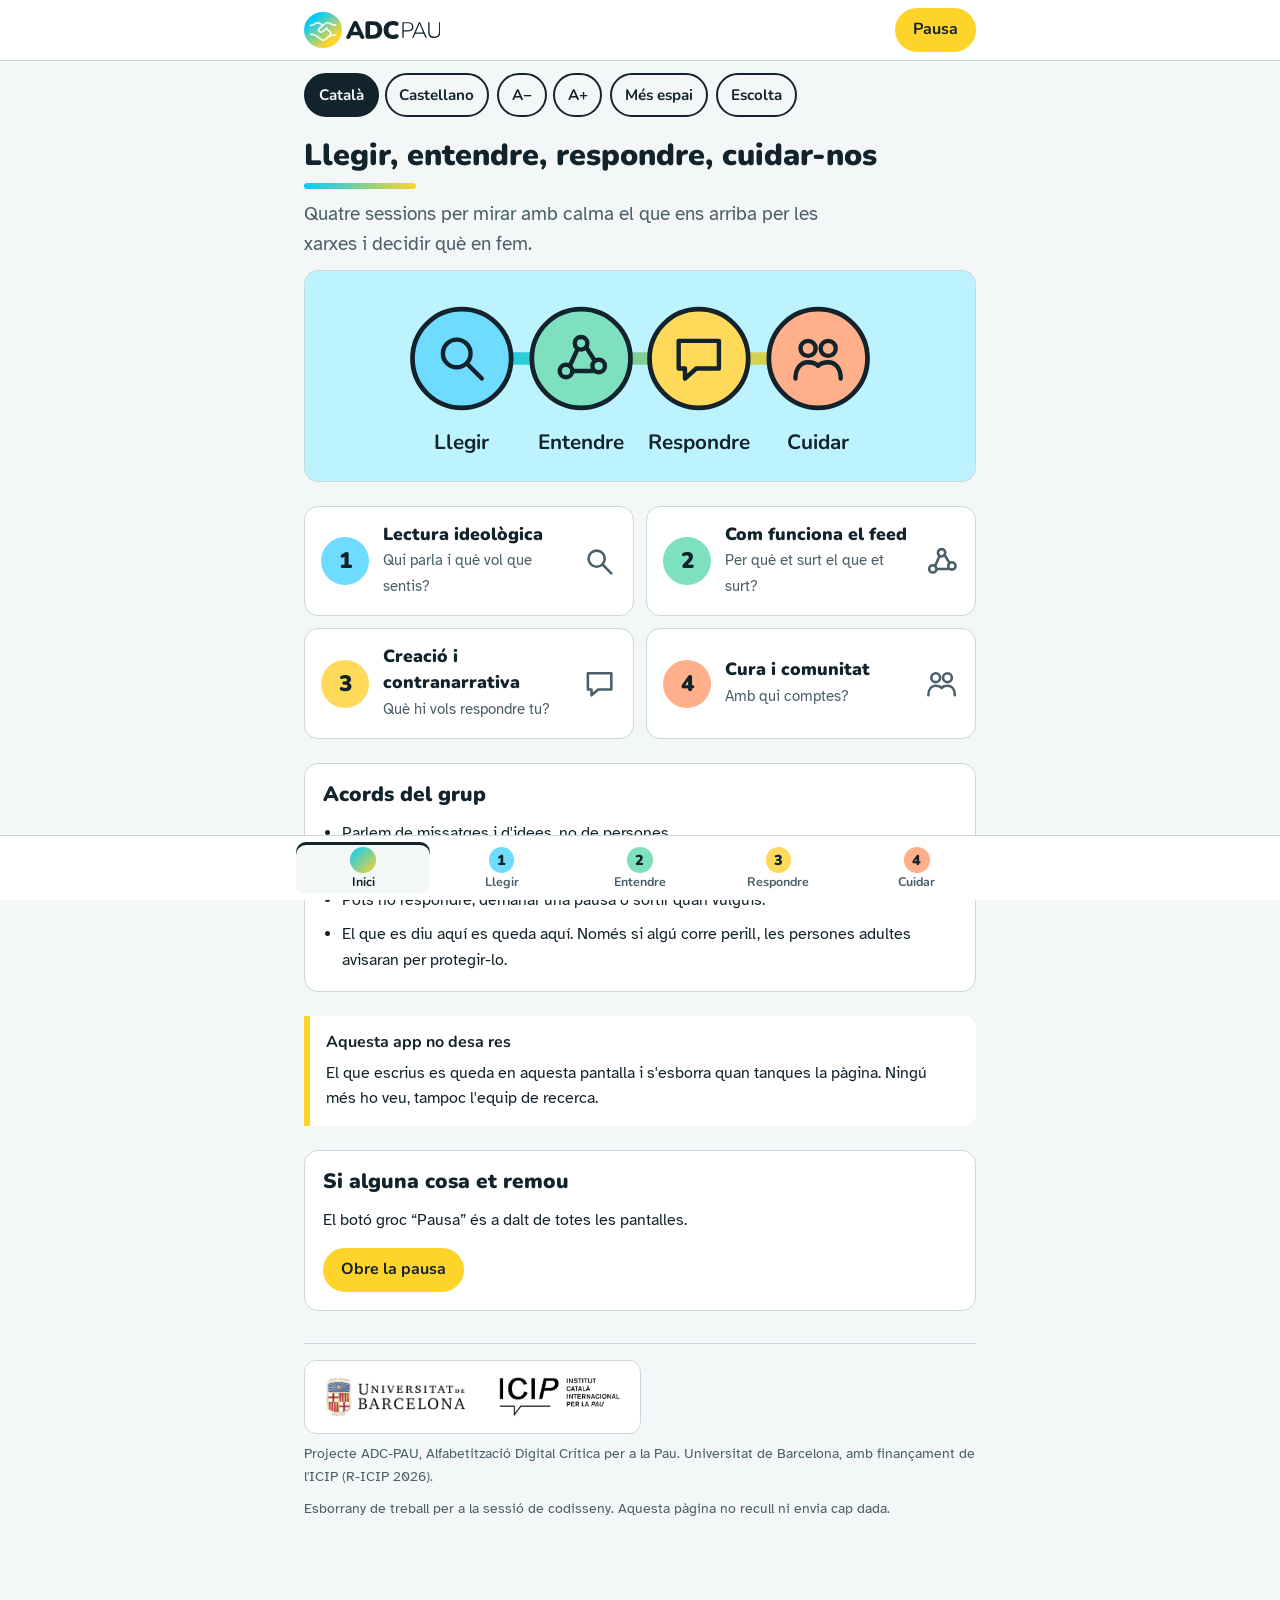
==== adc-pau-sessions/index.html @ 49fd088f "Añade la app de sesiones ADC-PAU App web bilingüe (catalán y castellano) con las cuatro sesiones del" ====
<!DOCTYPE html>
<html lang="ca">
<head>
<meta charset="utf-8">
<meta name="viewport" content="width=device-width, initial-scale=1">
<title>Sessions ADC-PAU</title>
<link rel="preconnect" href="https://fonts.googleapis.com">
<link rel="preconnect" href="https://fonts.gstatic.com" crossorigin>
<link href="https://fonts.googleapis.com/css2?family=Atkinson+Hyperlegible:ital,wght@0,400;0,700;1,400&family=Nunito:wght@300;700;900&display=swap" rel="stylesheet">
<style>
:root{
  /* Layout: one reading column (max 44rem), sticky brand bar on top, tab bar at the bottom.
     Identity comes from the project logo: sky-to-sun gradient, Nunito wordmark. */
  --bg:#f3f7f8; --surface:#ffffff; --ink:#12232c; --muted:#4a5f69; --line:#cbd8dd;
  --accent:#006d88; --on-accent:#ffffff;
  --sky:#00ccff; --sun:#ffd42a;
  --c1:#6fdcff; --c2:#7fe0c0; --c3:#ffd95a; --c4:#ffb08a; --chip-ink:#12232c;
  --ok:#0b6b3f; --warn:#8a4b00;
  --display:"Nunito","Trebuchet MS",system-ui,sans-serif;
  --body:"Atkinson Hyperlegible",Verdana,system-ui,sans-serif;
  --lh:1.6; --ls:0; --ws:0;
  color-scheme:light;
}
@media (prefers-color-scheme:dark){
  :root:not([data-theme="light"]){
    --bg:#0d181e; --surface:#15252d; --ink:#e8f1f4; --muted:#a6b9c1; --line:#2d434d;
    --accent:#62d8f4; --on-accent:#08222b; --ok:#6fe0a8; --warn:#ffc370;
    color-scheme:dark;
  }
}
:root[data-theme="dark"]{
  --bg:#0d181e; --surface:#15252d; --ink:#e8f1f4; --muted:#a6b9c1; --line:#2d434d;
  --accent:#62d8f4; --on-accent:#08222b; --ok:#6fe0a8; --warn:#ffc370;
  color-scheme:dark;
}
*{box-sizing:border-box}
html{font-size:100%}
html.s1{font-size:112.5%} html.s2{font-size:125%}
html.airy{--lh:1.95; --ls:.03em; --ws:.12em}
body{margin:0;background:var(--bg);color:var(--ink);font-family:var(--body);line-height:var(--lh);letter-spacing:var(--ls);word-spacing:var(--ws);padding-bottom:5.5rem}
h1,h2,h3{font-family:var(--display);line-height:1.2;text-wrap:balance;letter-spacing:0;margin:0}
h1{font-weight:900;font-size:1.9rem}
h2{font-weight:900;font-size:1.3rem}
h3{font-weight:700;font-size:1.08rem}
p{margin:0}
a{color:var(--accent)}
:focus-visible{outline:3px solid var(--accent);outline-offset:3px;border-radius:4px}
h1:focus{outline:none}
.skip{position:absolute;left:-999px;top:0;background:var(--ink);color:var(--bg);padding:.6rem 1rem;z-index:20}
.skip:focus{left:8px;top:8px}
.wrap{max-width:44rem;margin:0 auto;padding:0 16px}

/* brand bar */
.bar{position:sticky;top:0;z-index:10;background:var(--surface);border-bottom:1px solid var(--line)}
.bar .wrap{display:flex;align-items:center;justify-content:space-between;gap:12px;min-height:60px}
.logo{display:flex;align-items:center;color:var(--ink);text-decoration:none}
.logo svg{height:36px;width:auto;display:block}
.btn{font:inherit;font-family:var(--display);font-weight:700;min-height:44px;padding:.45rem 1rem;border-radius:999px;border:2px solid var(--ink);background:transparent;color:var(--ink);cursor:pointer;text-decoration:none;display:inline-flex;align-items:center;gap:.4rem;letter-spacing:0}
.btn.solid{background:var(--accent);border-color:var(--accent);color:var(--on-accent)}
.btn.sun{background:var(--sun);border-color:var(--sun);color:var(--chip-ink)}
.btn[aria-pressed="true"]{background:var(--ink);color:var(--bg)}
.btn.small{min-height:44px;padding:.3rem .8rem;font-size:.95rem}

/* reading tools */
.tools{display:flex;flex-wrap:wrap;gap:8px;align-items:center;padding:12px 0 4px}
.tools .group{display:flex;gap:6px;align-items:center}
.tools .lbl{font-size:.85rem;color:var(--muted);margin-right:2px}

main{display:block}
.view{display:flex;flex-direction:column;gap:1.5rem;padding:1rem 0 2rem}
.eyebrow{align-self:flex-start;font-family:var(--display);font-weight:700;font-size:.9rem;padding:.2rem .75rem;border-radius:999px;color:var(--chip-ink);letter-spacing:0}
.k1{background:var(--c1)} .k2{background:var(--c2)} .k3{background:var(--c3)} .k4{background:var(--c4)}
.lead{font-size:1.2rem;color:var(--muted);max-width:34rem}
.head{display:flex;flex-direction:column;gap:.6rem}
.rule{height:6px;border-radius:3px;background:linear-gradient(90deg,var(--sky),var(--sun));width:7rem}
.card{background:var(--surface);border:1px solid var(--line);border-radius:14px;padding:1.1rem;display:flex;flex-direction:column;gap:.9rem}
.note{border-left:6px solid var(--sun);background:var(--surface);padding:.9rem 1rem;border-radius:0 12px 12px 0;display:flex;flex-direction:column;gap:.3rem}
.note b{font-family:var(--display)}
.muted{color:var(--muted)}
.small{font-size:.92rem}
ul.plain,ol.plain{margin:0;padding-left:1.2rem;display:flex;flex-direction:column;gap:.5rem}
.stack{display:flex;flex-direction:column;gap:.8rem}

/* home session list */
.sessions{display:grid;gap:12px;grid-template-columns:1fr}
@media (min-width:620px){.sessions{grid-template-columns:1fr 1fr}}
.sess{display:grid;grid-template-columns:auto 1fr;gap:.9rem;align-items:center;background:var(--surface);border:1px solid var(--line);border-radius:14px;padding:1rem;text-decoration:none;color:var(--ink);min-height:6rem}
.sess:hover{border-color:var(--ink)}
.num{width:3rem;height:3rem;border-radius:50%;display:grid;place-items:center;font-family:var(--display);font-weight:900;font-size:1.4rem;color:var(--chip-ink)}
.sess .t{font-family:var(--display);font-weight:900;font-size:1.1rem;line-height:1.25}
.sess .q{color:var(--muted);font-size:.95rem}

/* C1 post */
.post{background:var(--bg);border:1px solid var(--line);border-radius:12px;padding:1rem;display:flex;flex-direction:column;gap:.6rem}
.post .who{font-family:var(--display);font-weight:700;font-size:.95rem;color:var(--muted)}
.post .txt{font-size:1.15rem;line-height:1.9;display:flex;flex-wrap:wrap;gap:.5rem .4rem}
.seg{font:inherit;color:var(--ink);background:transparent;border:0;border-bottom:3px dashed var(--accent);padding:.15rem .1rem;cursor:pointer;border-radius:4px 4px 0 0}
.seg[aria-pressed="true"]{background:var(--sun);color:var(--chip-ink);border-bottom-style:solid;border-bottom-color:var(--chip-ink)}
.found{list-style:none;margin:0;padding:0;display:flex;flex-direction:column;gap:.6rem}
.found li{border-left:6px solid var(--c1);padding:.1rem 0 .1rem .8rem}
.found b{font-family:var(--display);display:block}

/* quiz */
.qz{display:flex;flex-direction:column;gap:.6rem;padding-top:.9rem;border-top:1px solid var(--line)}
.qz:first-of-type{border-top:0;padding-top:0}
.quote{font-size:1.1rem;font-style:italic}
.opts{display:flex;flex-wrap:wrap;gap:8px}
.fb{min-height:1.5rem}
.fb.yes{color:var(--ok)} .fb.no{color:var(--warn)}

/* feed simulator */
.feed{display:grid;grid-template-columns:repeat(3,1fr);gap:8px}
@media (min-width:520px){.feed{grid-template-columns:repeat(4,1fr)}}
.tile{font:inherit;font-family:var(--display);font-weight:700;font-size:.95rem;min-height:4.2rem;border-radius:12px;border:2px solid transparent;color:var(--chip-ink);cursor:pointer;padding:.4rem;letter-spacing:0}
.tile:hover{border-color:var(--ink)}
.t-mus{background:var(--c1)} .t-esp{background:var(--c2)} .t-cui{background:var(--c3)} .t-joc{background:var(--c4)}
.t-hum{background:var(--surface);border-color:var(--line);color:var(--ink)}
.t-pol{background:repeating-linear-gradient(135deg,var(--ink) 0 10px,color-mix(in srgb,var(--ink) 82%,var(--bg)) 10px 20px);color:var(--bg)}
.bars{display:flex;flex-direction:column;gap:6px}
.barrow{display:grid;grid-template-columns:7.5rem 1fr 2rem;gap:8px;align-items:center;font-size:.92rem}
.track{height:12px;background:var(--bg);border:1px solid var(--line);border-radius:6px;overflow:hidden}
.fill{height:100%;background:var(--accent);border-radius:6px 0 0 6px;transition:width .3s}
.fill.pol{background:var(--ink)}
.barrow .n{text-align:right;font-variant-numeric:tabular-nums}
.row{display:flex;flex-wrap:wrap;gap:8px;align-items:center}

/* forms */
label.f,fieldset.f{display:flex;flex-direction:column;gap:.4rem;border:0;padding:0;margin:0;min-width:0}
fieldset.f legend,label.f>span{font-family:var(--display);font-weight:700;padding:0}
textarea,input[type=text]{font:inherit;color:var(--ink);background:var(--bg);border:2px solid var(--line);border-radius:10px;padding:.6rem .7rem;width:100%;line-height:1.5}
textarea{min-height:5.5rem;resize:vertical}
textarea:focus,input[type=text]:focus{border-color:var(--accent);outline:none;box-shadow:0 0 0 3px color-mix(in srgb,var(--accent) 35%,transparent)}
.choice{display:flex;flex-wrap:wrap;gap:8px}
.choice label{display:inline-flex;align-items:center;gap:.5rem;min-height:44px;padding:.3rem .9rem;border:2px solid var(--line);border-radius:999px;cursor:pointer;background:var(--surface)}
.choice input{accent-color:var(--accent);width:1.1rem;height:1.1rem;margin:0}
.choice label:has(input:checked){border-color:var(--ink);background:var(--sun);color:var(--chip-ink)}
.choice label:has(input:focus-visible){outline:3px solid var(--accent);outline-offset:3px}
.check{display:flex;gap:.6rem;align-items:flex-start;min-height:44px}
.check input{width:1.25rem;height:1.25rem;margin:.2rem 0 0;accent-color:var(--accent);flex:none}
.step{font-family:var(--display);font-weight:900;color:var(--muted);font-size:.9rem}

/* piece preview */
.piece{border-radius:16px;padding:4px;background:linear-gradient(135deg,var(--sky),var(--sun))}
.piece .in{background:var(--surface);border-radius:13px;padding:1.2rem;min-height:9rem;display:flex;flex-direction:column;gap:.8rem;justify-content:center}
.piece .big{font-family:var(--display);font-weight:900;font-size:1.35rem;line-height:1.25;overflow-wrap:anywhere;white-space:pre-wrap}
.piece .shot{border-left:4px solid var(--line);padding-left:.7rem;white-space:pre-wrap;overflow-wrap:anywhere}
.piece .shot b{font-family:var(--display);display:block;font-size:.85rem;color:var(--muted)}
.piece .sig{font-size:.9rem;color:var(--muted);text-align:right}
.piece .empty{color:var(--muted);font-style:italic}


/* illustrations and animated explainers */
.art{border-radius:14px;overflow:hidden;border:1px solid var(--line);background:color-mix(in srgb,var(--kc) 26%,var(--surface))}
.art svg{display:block;width:100%;height:auto;max-height:210px}
.a0{--kc:var(--sky)} .a1{--kc:var(--c1)} .a2{--kc:var(--c2)} .a3{--kc:var(--c3)} .a4{--kc:var(--c4)}
svg .i-ink{fill:var(--ink)} svg .i-sur{fill:var(--surface)} svg .i-bg{fill:var(--bg)} svg .i-line{fill:var(--line)}
svg .i-sun{fill:var(--sun)} svg .i-sky{fill:var(--sky)} svg .i-c1{fill:var(--c1)} svg .i-c2{fill:var(--c2)} svg .i-c3{fill:var(--c3)} svg .i-c4{fill:var(--c4)} svg .i-chip{fill:var(--chip-ink)}
svg .s-ink{stroke:var(--ink);stroke-width:3;stroke-linecap:round;stroke-linejoin:round}
svg .s-chip{stroke:var(--chip-ink);stroke-width:3;stroke-linecap:round;stroke-linejoin:round;fill:none}
svg .nf{fill:none}
svg text{font-family:var(--display);font-weight:700;font-size:13px;fill:var(--ink);letter-spacing:0}
svg text.on-chip{fill:var(--chip-ink)}
.sess{grid-template-columns:auto 1fr auto}
.sess .ic{width:2.2rem;height:2.2rem;color:var(--muted)}
.sess .ic svg{width:100%;height:100%;display:block}
.player{margin:0;display:flex;flex-direction:column;gap:.7rem}
.player .stage{border-radius:12px;background:var(--bg);border:1px solid var(--line);overflow:hidden}
.player .stage svg{display:block;width:100%;height:auto;max-height:260px}
.player [data-from]{opacity:.13;transition:opacity .6s}
.player [data-from].on{opacity:1}
.player [data-st]{opacity:.4;transition:opacity .4s}
.player [data-st].now{opacity:1}
.player [data-st].now .ring{stroke-width:5}
.player .cap{min-height:3.3em;font-size:1.05rem}
.net{border-radius:12px;background:var(--bg);border:1px solid var(--line)}
.net svg{display:block;width:100%;height:auto;max-height:240px}
details{background:var(--surface);border:1px solid var(--line);border-radius:12px}
summary{cursor:pointer;padding:.8rem 1rem;font-family:var(--display);font-weight:700;min-height:44px;list-style-position:inside}
details>div{padding:0 1rem 1rem;display:flex;flex-direction:column;gap:.5rem}
details.edu{border-style:dashed}

/* pause */
.breath{display:flex;flex-direction:column;align-items:center;gap:1rem;padding:1rem 0}
.orb{width:9rem;height:9rem;border-radius:50%;background:radial-gradient(circle at 35% 30%,var(--sky),var(--sun));transform:scale(.7);transition:transform 4s ease-in-out}
.orb.in{transform:scale(1)}
.orb.out{transition-duration:6s}
.tel{font-family:var(--display);font-weight:900;font-size:1.5rem;font-variant-numeric:tabular-nums}
.pager{display:flex;justify-content:space-between;gap:8px;flex-wrap:wrap}

/* tab bar */
.tabs{position:fixed;left:0;right:0;bottom:0;z-index:10;background:var(--surface);border-top:1px solid var(--line)}
.tabs ul{list-style:none;margin:0 auto;padding:6px 8px;display:grid;grid-template-columns:repeat(5,1fr);gap:4px;max-width:44rem}
.tabs a{display:flex;flex-direction:column;align-items:center;justify-content:center;min-height:52px;border-radius:10px;text-decoration:none;color:var(--muted);font-family:var(--display);font-weight:700;font-size:.78rem;line-height:1.15;text-align:center;letter-spacing:0}
.tabs a .d{width:1.6rem;height:1.6rem;border-radius:50%;display:grid;place-items:center;font-weight:900;font-size:.9rem;color:var(--chip-ink);margin-bottom:2px}
.tabs a .d.h{background:linear-gradient(135deg,var(--sky),var(--sun))}
.tabs a[aria-current="page"]{color:var(--ink);background:var(--bg);box-shadow:inset 0 3px 0 var(--ink)}
.logos{display:flex;flex-wrap:wrap;gap:20px 28px;align-items:center;background:#fff;border:1px solid var(--line);border-radius:12px;padding:14px 18px;align-self:flex-start}
.logos img{height:44px;width:auto;max-width:100%;display:block}
footer{color:var(--muted);font-size:.88rem;border-top:1px solid var(--line);padding:1rem 0;display:flex;flex-direction:column;gap:.6rem}
.sr{position:absolute;width:1px;height:1px;overflow:hidden;clip:rect(0 0 0 0);white-space:nowrap}
@media (prefers-reduced-motion:reduce){*{transition:none!important;animation:none!important}.orb{transform:scale(.9)}}
</style>
</head>
<body>
<a class="skip" href="#view" id="skip">Ves al contingut</a>

<header class="bar">
  <div class="wrap">
    <a class="logo" href="#inici" id="logoLink" aria-label="ADC-PAU, inici">
      <svg viewBox="0 0 449.67131 118.66248" role="img" aria-hidden="true" focusable="false"><defs><linearGradient id="lg" gradientUnits="userSpaceOnUse" gradientTransform="matrix(1.4553256,0,0,1.4553256,-340.2528,-326.05678)" x1="275.05896" y1="595.65405" x2="297.39111" y2="621.34674"><stop offset="0" stop-color="#00ccff"/><stop offset="1" stop-color="#ffd42a"/></linearGradient></defs><g transform="translate(-57.30743,-242.37502)"><g transform="matrix(1.9009253,0,0,1.9009253,-25.468409,-765.34064)"><path fill="currentColor" d="m 120.34477,576.83342 c 2.23005,0 3.04488,-0.94349 4.07414,-3.25931 l 1.37234,-3.25932 h 13.509 l 1.37234,3.25932 c 0.98637,2.27294 2.01563,3.25931 4.28857,3.25931 2.61603,0 4.07414,-1.97274 2.74468,-4.8032 L 137.0273,549.04349 c -1.02925,-2.23006 -2.53025,-3.21643 -4.46011,-3.21643 -1.97274,0 -3.47374,0.98637 -4.503,3.21643 l -10.67854,22.98673 c -1.28657,2.74469 0.25732,4.8032 2.95912,4.8032 z m 12.22242,-22.38634 4.15991,9.82083 h -8.36271 l 4.11703,-9.82083 z m 30.12895,22.00037 c 10.507,0 16.51099,-5.53226 16.51099,-15.13865 0,-9.56351 -6.00399,-15.09577 -16.51099,-15.09577 h -8.4056 c -2.65891,0 -4.11702,1.45811 -4.11702,4.07414 v 22.08614 c 0,2.61602 1.45811,4.07414 4.11702,4.07414 z M 158.06448,552.603 h 4.11703 c 5.96111,0 8.83446,2.78757 8.83446,8.7058 0,5.91822 -2.83046,8.74868 -8.83446,8.74868 h -4.11703 z m 39.60664,24.31619 c 2.87335,0 6.08977,-0.77194 8.1054,-1.92986 3.81683,-2.05851 1.37234,-8.01962 -2.87334,-6.08976 -1.62966,0.81482 -3.43086,1.15791 -4.93186,1.15791 -5.36071,0 -8.01962,-3.08777 -8.01962,-8.74868 0,-5.61803 2.65891,-8.7058 8.01962,-8.7058 1.8012,0 3.47375,0.38597 5.18917,1.24368 3.73106,1.8012 6.43286,-4.15991 2.35872,-6.30419 -2.14429,-1.15792 -5.23206,-1.8012 -7.84809,-1.8012 -10.03525,0 -16.03925,6.13265 -16.03925,15.56751 0,9.47774 6.004,15.61039 16.03925,15.61039 z"/><path fill="currentColor" d="m 215.2559,575.11682 c 0.80984,0 1.19548,-0.4242 1.19548,-1.23404 V 563.7405 h 7.90558 c 5.78457,0 8.9468,-2.93085 8.9468,-8.02127 0,-5.12899 -3.16223,-8.02127 -8.9468,-8.02127 h -9.0625 c -0.77127,0 -1.19547,0.4242 -1.19547,1.23404 v 24.95078 c 0,0.80984 0.4242,1.23404 1.15691,1.23404 z m 1.19548,-25.37498 h 7.71276 c 4.4734,0 6.74866,2.04388 6.74866,5.97739 0,3.89494 -2.27526,5.93882 -6.74866,5.93882 h -7.71276 z m 16.01263,25.37498 c 0.53989,0 0.96409,-0.30851 1.31117,-1.07979 l 2.73803,-6.40159 h 14.57711 l 2.73803,6.40159 c 0.30851,0.65559 0.73272,1.07979 1.42686,1.07979 0.9641,0 1.23405,-0.69415 0.80984,-1.65824 l -10.83642,-24.91222 c -0.30851,-0.77127 -0.84841,-1.07979 -1.42686,-1.07979 -0.57846,0 -1.07979,0.30852 -1.42686,1.07979 l -10.83643,24.91222 c -0.38564,0.92553 -0.0771,1.65824 0.92553,1.65824 z m 11.37632,-24.48801 6.40159,14.96275 h -12.84175 l 6.36303,-14.96275 z m 25.65356,24.56514 c 6.94148,0 10.60505,-3.77926 10.60505,-10.91356 v -15.61834 c 0,-0.77127 -0.42421,-1.19548 -1.15692,-1.19548 -0.77127,0 -1.19548,0.42421 -1.19548,1.19548 v 15.42552 c 0,6.01596 -2.81515,8.9468 -8.25265,8.9468 -5.4375,0 -8.25265,-2.93084 -8.25265,-8.9468 v -15.42552 c 0,-0.77127 -0.4242,-1.19548 -1.19548,-1.19548 -0.73271,0 -1.15691,0.42421 -1.15691,1.19548 v 15.61834 c 0,7.1343 3.66356,10.91356 10.60504,10.91356 z"/><ellipse fill="url(#lg)" cx="76.520767" cy="561.33026" rx="32.975742" ry="31.211767"/><g transform="matrix(0.49492559,0,0,0.49492559,-34.62463,232.92748)" fill="none" stroke="#f9f9f9" stroke-width="5.66929" stroke-linecap="round" stroke-linejoin="round"><path transform="translate(-114.02097)" d="m 382.75,645.45278 -5.78761,0.0704 a 20.017579,20.017579 14.876533 0 1 -10.38795,-2.75947 l -3.52704,-2.07342 a 16.907559,16.907559 174.36057 0 0 -19.82218,1.95736 l -17.68013,15.76826 a 6.9769408,6.9769408 93.991096 0 0 -0.67807,9.71854 10.067961,10.067961 177.67846 0 0 14.3355,-0.58117 l 13.04363,-11.40681"/><path d="m 180.41081,647.5429 c 0,0 3.93184,-0.52833 7.75,-1.55178 5.21287,-1.39678 10.58048,-7.28583 17.44454,-7.38389 8.75,-0.125 17.65402,9.34244 17.65402,9.34244"/><path transform="translate(-114.02097)" d="m 348.89144,659.0802 14.58292,10.20263 a 6.3296614,6.3296614 78.51602 0 1 1.73615,8.54566 57.344953,57.344953 131.07198 0 1 -11.80933,13.55066 l -5.89412,4.93041 a 11.87612,11.87612 177.59018 0 1 -14.44749,0.60801 l -18.27572,-12.84092 a 27.732119,27.732119 18.320443 0 0 -15.19397,-5.03094 l -4.72635,-0.12774"/><path d="m 243.30624,687.77205 c 0,0 11.66053,-6.97761 15.37284,-6.80083 h 10.04995"/></g></g></g></svg>
    </a>
    <a class="btn sun" href="#pausa" id="pauseBtn">Pausa</a>
  </div>
</header>

<div class="wrap">
  <div class="tools" role="group" id="tools" aria-label="Eines de lectura">
    <div class="group" role="group" id="langGroup" aria-label="Llengua">
      <button class="btn small" id="lca" type="button" lang="ca" aria-pressed="true">Català</button>
      <button class="btn small" id="les" type="button" lang="es" aria-pressed="false">Castellano</button>
    </div>
    <div class="group">
      <button class="btn small" id="smaller" type="button">A−</button>
      <button class="btn small" id="bigger" type="button">A+</button>
    </div>
    <button class="btn small" id="airy" type="button" aria-pressed="false">Més espai</button>
    <button class="btn small" id="listen" type="button" aria-pressed="false" hidden>Escolta</button>
  </div>

  <main id="view" tabindex="-1"></main>

  <footer>
    <div class="logos"><img src="img/ub.png" alt="Universitat de Barcelona" width="640" height="193"><img src="img/icip.png" alt="ICIP, Institut Català Internacional per la Pau" width="369" height="130"></div>
    <span id="foot1"></span>
    <span id="foot2"></span>
  </footer>
</div>

<nav class="tabs" id="tabs" aria-label="Sessions"><ul id="tablist"></ul></nav>
<div class="sr" aria-live="polite" id="live"></div>

<script>
"use strict";
/* ---------- state (memory only: nothing is stored or sent) ---------- */
let lang = "ca";
const S = {
  c1found: [], quiz: {},
  feed: null,
  c3: { what:"", who:"", tone:"", fmt:"text", text:"", top:"", bottom:"", g1:"", g2:"", g3:"", sign:"anon", name:"", checks:{} },
  c4: { want:[], n1:"", n2:"", n3:"" }
};
const L = (ca, es) => ({ ca, es });
const t = o => (o && typeof o === "object" && "ca" in o) ? o[lang] : o;
const esc = s => String(s).replace(/[&<>"]/g, c => ({ "&":"&amp;", "<":"&lt;", ">":"&gt;", '"':"&quot;" }[c]));
const $ = id => document.getElementById(id);

/* ---------- shared copy ---------- */
const UI = {
  skip: L(`Ves al contingut`, `Ir al contenido`),
  pause: L(`Pausa`, `Pausa`),
  tools: L(`Eines de lectura`, `Herramientas de lectura`),
  langLbl: L(`Llengua`, `Lengua`),
  smaller: L(`Lletra més petita`, `Letra más pequeña`),
  bigger: L(`Lletra més gran`, `Letra más grande`),
  airy: L(`Més espai`, `Más espacio`),
  listen: L(`Escolta`, `Escuchar`),
  stop: L(`Atura la veu`, `Parar la voz`),
  sessions: L(`Sessions`, `Sesiones`),
  session: L(`Sessió`, `Sesión`),
  home: L(`Inici`, `Inicio`),
  note: L(`Abans de començar`, `Antes de empezar`),
  close: L(`Tancament`, `Cierre`),
  edu: L(`Per a qui condueix la sessió`, `Para quien conduce la sesión`),
  eduTime: L(`Proposta de temps per a 90 minuts: 10 d'acollida i acords, 60 d'activitats, 15 de tancament i 5 de marge.`,
             `Propuesta de tiempos para 90 minutos: 10 de acogida y acuerdos, 60 de actividades, 15 de cierre y 5 de margen.`),
  eduStim: L(`Aquesta app no conté cap exemple real de discurs d'odi. Els estímuls reals els tria l'equip amb els educadors i es mostren projectats o en paper, mai als mòbils.`,
             `Esta app no contiene ningún ejemplo real de discurso de odio. Los estímulos reales los elige el equipo con los educadores y se muestran proyectados o en papel, nunca en los móviles.`),
  prev: L(`Anterior`, `Anterior`), next: L(`Següent`, `Siguiente`),
  nosave: L(`No es desa. S'esborra quan tanques la pàgina.`, `No se guarda. Se borra al cerrar la página.`),
  foot1: L(`Projecte ADC-PAU, Alfabetització Digital Crítica per a la Pau. Universitat de Barcelona, amb finançament de l'ICIP (R-ICIP 2026).`,
           `Proyecto ADC-PAU, Alfabetización Digital Crítica para la Paz. Universitat de Barcelona, con financiación del ICIP (R-ICIP 2026).`),
  foot2: L(`Esborrany de treball per a la sessió de codisseny. Aquesta pàgina no recull ni envia cap dada.`,
           `Borrador de trabajo para la sesión de codiseño. Esta página no recoge ni envía ningún dato.`)
};

const SESS = [
  { id:"sessio-1", k:1, tab:L(`Llegir`,`Leer`), name:L(`Lectura ideològica`,`Lectura ideológica`), q:L(`Qui parla i què vol que sentis?`,`¿Quién habla y qué quiere que sientas?`) },
  { id:"sessio-2", k:2, tab:L(`Entendre`,`Entender`), name:L(`Com funciona el feed`,`Cómo funciona el feed`), q:L(`Per què et surt el que et surt?`,`¿Por qué te sale lo que te sale?`) },
  { id:"sessio-3", k:3, tab:L(`Respondre`,`Responder`), name:L(`Creació i contranarrativa`,`Creación y contranarrativa`), q:L(`Què hi vols respondre tu?`,`¿Qué quieres responder tú?`) },
  { id:"sessio-4", k:4, tab:L(`Cuidar`,`Cuidar`), name:L(`Cura i comunitat`,`Cuidado y comunidad`), q:L(`Amb qui comptes?`,`¿Con quién cuentas?`) }
];

/* ---------- illustrations (original drawings, inline SVG, theme-aware) ---------- */
const ICON = {
  1:`<svg viewBox="0 0 48 48" fill="none" stroke="currentColor" stroke-width="3.5" stroke-linecap="round" stroke-linejoin="round" aria-hidden="true"><circle cx="20" cy="20" r="11"/><path d="M29 29l11 11"/></svg>`,
  2:`<svg viewBox="0 0 48 48" fill="none" stroke="currentColor" stroke-width="3.5" stroke-linecap="round" stroke-linejoin="round" aria-hidden="true"><path d="M15 30l6-13M28 15l7 11M17 34h16"/><circle cx="12" cy="34" r="5"/><circle cx="24" cy="12" r="5"/><circle cx="38" cy="30" r="5"/></svg>`,
  3:`<svg viewBox="0 0 48 48" fill="none" stroke="currentColor" stroke-width="3.5" stroke-linecap="round" stroke-linejoin="round" aria-hidden="true"><path d="M8 10h32v22H22l-9 8v-8H8z"/></svg>`,
  4:`<svg viewBox="0 0 48 48" fill="none" stroke="currentColor" stroke-width="3.5" stroke-linecap="round" stroke-linejoin="round" aria-hidden="true"><circle cx="16" cy="16" r="6"/><circle cx="32" cy="16" r="6"/><path d="M6 40c0-8 4-13 10-13s8 3 8 3 2-3 8-3 10 5 10 13"/></svg>`
};
const ART = {
  1:`<svg viewBox="0 0 320 160"><rect x="40" y="30" width="196" height="100" rx="12" class="i-sur s-ink"/><circle cx="62" cy="52" r="9" class="i-c1 s-ink"/><rect x="80" y="47" width="72" height="9" rx="4" class="i-line"/><rect x="54" y="74" width="164" height="9" rx="4" class="i-line"/><rect x="54" y="90" width="70" height="13" rx="4" class="i-sun"/><rect x="130" y="92" width="60" height="9" rx="4" class="i-line"/><rect x="54" y="110" width="120" height="9" rx="4" class="i-line"/><path d="M252 122l30 28" class="nf" stroke="var(--ink)" stroke-width="10" stroke-linecap="round"/><circle cx="228" cy="98" r="36" class="i-sur" stroke="var(--ink)" stroke-width="6"/><rect x="204" y="78" width="48" height="12" rx="5" class="i-line"/><rect x="204" y="96" width="48" height="18" rx="5" class="i-sun"/></svg>`,
  2:`<svg viewBox="0 0 320 170"><path d="M40 78q24-24 48 0q-24 24-48 0z" class="i-sur s-ink"/><circle cx="64" cy="78" r="7" class="i-ink"/><path d="M96 78h18m-7-6l7 6-7 6" class="nf s-ink"/><rect x="122" y="14" width="76" height="128" rx="13" class="i-ink"/><rect x="129" y="25" width="62" height="106" rx="6" class="i-sur"/><rect x="135" y="31" width="50" height="28" rx="5" class="i-sky"/><rect x="135" y="64" width="50" height="28" rx="5" class="i-sun"/><rect x="135" y="97" width="50" height="28" rx="5" class="i-c4"/><path d="M206 78h18m-7-6l7 6-7 6" class="nf s-ink"/><rect x="236" y="84" width="12" height="16" rx="3" class="i-ink"/><rect x="254" y="70" width="12" height="30" rx="3" class="i-ink"/><rect x="272" y="50" width="12" height="50" rx="3" class="i-ink"/><path d="M262 116q-100 62-196-10m12 0l-12 0 2 12" class="nf s-ink" stroke-dasharray="1 9"/></svg>`,
  3:`<svg viewBox="0 0 320 170"><defs><linearGradient id="g3" x1="0" y1="0" x2="1" y2="1"><stop offset="0" stop-color="#00ccff"/><stop offset="1" stop-color="#ffd42a"/></linearGradient></defs><path d="M36 24h96a8 8 0 0 1 8 8v36a8 8 0 0 1-8 8H70l-14 12v-12H36a8 8 0 0 1-8-8V32a8 8 0 0 1 8-8z" class="i-ink" opacity=".85"/><rect x="42" y="40" width="82" height="7" rx="3" class="i-bg" opacity=".7"/><rect x="42" y="54" width="56" height="7" rx="3" class="i-bg" opacity=".7"/><path d="M130 66h142a10 10 0 0 1 10 10v50a10 10 0 0 1-10 10h-22v16l-20-16H130a10 10 0 0 1-10-10V76a10 10 0 0 1 10-10z" fill="url(#g3)" class="s-ink"/><rect x="138" y="86" width="112" height="10" rx="4" class="i-chip"/><rect x="138" y="106" width="78" height="10" rx="4" class="i-chip"/><g transform="translate(268 46) rotate(38)"><rect x="-7" y="-36" width="14" height="46" rx="2" class="i-sun s-ink"/><path d="M-7 10l7 13 7-13z" class="i-ink s-ink"/></g></svg>`,
  4:`<svg viewBox="0 0 320 160"><path d="M160 44c-15-11-20-20-13-27 5-5 11-2 13 3 2-5 8-8 13-3 7 7 2 16-13 27z" class="i-c4 s-ink"/><path d="M112 118h22M186 118h22" class="nf s-ink"/><circle cx="88" cy="74" r="16" class="i-sky s-ink"/><path d="M62 140c0-24 10-40 26-40s26 16 26 40z" class="i-sky s-ink"/><circle cx="160" cy="74" r="16" class="i-sun s-ink"/><path d="M134 140c0-24 10-40 26-40s26 16 26 40z" class="i-sun s-ink"/><circle cx="232" cy="74" r="16" class="i-c2 s-ink"/><path d="M206 140c0-24 10-40 26-40s26 16 26 40z" class="i-c2 s-ink"/></svg>`
};
function hero(){
  const xs = [48, 123, 197, 272];
  return `<svg viewBox="0 0 320 132"><defs><linearGradient id="g0" x1="0" y1="0" x2="1" y2="0"><stop offset="0" stop-color="#00ccff"/><stop offset="1" stop-color="#ffd42a"/></linearGradient></defs><rect x="48" y="51" width="224" height="8" rx="4" fill="url(#g0)"/>` +
    SESS.map((s,i) => `<circle cx="${xs[i]}" cy="55" r="31" class="i-c${s.k} s-ink"/><g transform="translate(${xs[i]-19} 36) scale(.79)" style="color:var(--chip-ink)">${ICON[s.k].replace(/<\/?svg[^>]*>/g, m => m.startsWith("</") ? "</g>" : `<g fill="none" stroke="currentColor" stroke-width="3.5" stroke-linecap="round" stroke-linejoin="round">`)}</g><text x="${xs[i]}" y="112" text-anchor="middle">${t(s.tab)}</text>`).join("") + `</svg>`;
}

/* ---------- animated explainers: short silent sequences with captions ---------- */
function svgSpread(){
  const cx = 160, cy = 100, r2 = [], r3 = [];
  for (let i = 0; i < 5; i++) { const a = (90 + i * 72) * Math.PI / 180; r2.push([cx + 70 * Math.cos(a), cy + 48 * Math.sin(a)]); }
  for (let i = 0; i < 16; i++) { const a = (101 + i * 22.5) * Math.PI / 180; r3.push([cx + 136 * Math.cos(a), cy + 84 * Math.sin(a)]); }
  const near = p => r2.reduce((b, q) => (Math.hypot(q[0]-p[0], q[1]-p[1]) < Math.hypot(b[0]-p[0], b[1]-p[1]) ? q : b), r2[0]);
  const f = n => n.toFixed(1);
  return `<svg viewBox="0 0 320 200" aria-hidden="true">
   <g data-from="3">${r3.map(p => { const q = near(p); return `<path d="M${f(q[0])} ${f(q[1])}L${f(p[0])} ${f(p[1])}" class="nf" stroke="var(--line)" stroke-width="2"/>`; }).join("")}${r3.map(p => `<circle cx="${f(p[0])}" cy="${f(p[1])}" r="7" class="i-c4 s-ink" stroke-width="2"/>`).join("")}</g>
   <g data-from="2">${r2.map(p => `<path d="M${cx} ${cy}L${f(p[0])} ${f(p[1])}" class="nf" stroke="var(--muted)" stroke-width="2.5"/>`).join("")}${r2.map(p => `<circle cx="${f(p[0])}" cy="${f(p[1])}" r="10" class="i-c3 s-ink"/>`).join("")}</g>
   <g data-from="1"><path d="M160 54v-11M141 57l-8-8M179 57l8-8" class="nf" stroke="var(--c4)" stroke-width="5" stroke-linecap="round"/></g>
   <rect x="138" y="60" width="44" height="22" rx="7" class="i-sur s-ink"/><rect x="146" y="68" width="28" height="6" rx="3" class="i-line"/>
   <circle cx="${cx}" cy="${cy}" r="13" class="i-c1 s-ink"/></svg>`;
}
function svgLoop(){
  const P = [[80,56],[240,56],[240,146],[80,146]], C = ["c1","c2","c3","c4"];
  const lab = [L(`Mires`,`Miras`), L(`Mesura`,`Mide`), L(`Recomana`,`Recomienda`), L(`Cobra`,`Cobra`)];
  const ic = (i, x, y) => [
    `<path d="M${x-7} ${y-11}L${x+12} ${y}L${x-7} ${y+11}z" class="i-chip"/>`,
    `<circle cx="${x}" cy="${y+2}" r="11" class="s-chip"/><path d="M${x} ${y+2}v-7M${x} ${y+2}l5 3M${x-3} ${y-13}h6" class="s-chip"/>`,
    `<rect x="${x-13}" y="${y-12}" width="17" height="12" rx="2" class="s-chip"/><rect x="${x-4}" y="${y-1}" width="17" height="12" rx="2" class="i-chip"/>`,
    `<text x="${x}" y="${y+8}" text-anchor="middle" class="on-chip" style="font-size:23px;font-weight:900">€</text>`][i];
  const arrows = [
    [1, `M114 56h88m-9-7l9 7-9 7`], [2, `M240 90v20m-7-9l7 9 7-9`], [3, `M206 146h-88m9-7l-9 7 9 7`], [3, `M80 112v-20m-7 9l7-9 7 9`]];
  return `<svg viewBox="0 0 320 200" aria-hidden="true">` +
    arrows.map(a => `<path data-from="${a[0]}" d="${a[1]}" class="nf s-ink"/>`).join("") +
    P.map((p,i) => `<g data-st="${i}"><circle class="ring i-${C[i]} s-ink" cx="${p[0]}" cy="${p[1]}" r="27"/>${ic(i, p[0], p[1])}<text x="${p[0]}" y="${i < 2 ? p[1] - 36 : p[1] + 46}" text-anchor="middle">${t(lab[i])}</text></g>`).join("") + `</svg>`;
}
const PL = {
  spread:{ svg:svgSpread, steps:[
    L(`Algú publica un missatge contra un grup.`,`Alguien publica un mensaje contra un grupo.`),
    L(`El missatge està fet per provocar ràbia o riure. Per això crida l'atenció.`,`El mensaje está hecho para provocar rabia o risa. Por eso llama la atención.`),
    L(`Unes quantes persones el comparteixen. Algunes ho fan per criticar-lo, i també el mouen.`,`Unas cuantas personas lo comparten. Algunas lo hacen para criticarlo, y también lo mueven.`),
    L(`En poques hores arriba a gent que no sap qui l'ha fet ni per què.`,`En pocas horas llega a gente que no sabe quién lo ha hecho ni por qué.`)] },
  loop:{ svg:svgLoop, steps:[
    L(`Mires un vídeo fins al final.`,`Miras un vídeo hasta el final.`),
    L(`La plataforma mesura quanta estona t'hi has quedat i si has comentat.`,`La plataforma mide cuánto rato te has quedado y si has comentado.`),
    L(`Et recomana més vídeos com aquell.`,`Te recomienda más vídeos como ese.`),
    L(`Hi passes més estona, veus més anuncis i la plataforma cobra. I torna a començar.`,`Pasas más rato, ves más anuncios y la plataforma cobra. Y vuelve a empezar.`)] }
};
S.pl = { spread:0, loop:0 };
let plTimer = null, plPlaying = null;
function player(id){
  return `<figure class="player" data-pl="${id}"><div class="stage">${PL[id].svg()}</div><figcaption class="cap" id="cap-${id}" aria-live="polite"></figcaption>
  <div class="row"><button type="button" class="btn small" data-plb="prev" aria-label="${t(L(`Pas anterior`,`Paso anterior`))}"><span aria-hidden="true">←</span></button>
  <button type="button" class="btn small solid" data-plb="play"></button>
  <button type="button" class="btn small" data-plb="next" aria-label="${t(L(`Pas següent`,`Paso siguiente`))}"><span aria-hidden="true">→</span></button></div></figure>`;
}
function paintPl(id){
  const f = document.querySelector(`[data-pl="${id}"]`); if (!f) return;
  const st = S.pl[id], n = PL[id].steps.length;
  f.querySelectorAll("[data-from]").forEach(e => e.classList.toggle("on", +e.dataset.from <= st));
  f.querySelectorAll("[data-st]").forEach(e => e.classList.toggle("now", +e.dataset.st === st));
  $("cap-" + id).textContent = `${st + 1} / ${n}. ${t(PL[id].steps[st])}`;
  f.querySelector('[data-plb="play"]').textContent = plPlaying === id ? t(L(`Pausa l'animació`,`Pausar la animación`)) : (st === n - 1 ? t(L(`Torna a veure-la`,`Volver a verla`)) : t(L(`Reprodueix`,`Reproducir`)));
}
function plStop(){ if (plTimer) clearInterval(plTimer); plTimer = null; const was = plPlaying; plPlaying = null; if (was) paintPl(was); }
function plPlay(id){
  plStop(); const n = PL[id].steps.length; if (S.pl[id] === n - 1) S.pl[id] = 0;
  plPlaying = id; paintPl(id);
  plTimer = setInterval(() => {
    if (!document.querySelector(`[data-pl="${id}"]`)) { plStop(); return; }
    if (S.pl[id] < n - 1) S.pl[id]++;
    if (S.pl[id] === n - 1) plStop(); else paintPl(id);
  }, 3500);
}
function netSvg(){
  return `<svg viewBox="0 0 320 196" role="img" aria-label="${t(L(`Esquema de la teva xarxa de suport, amb tu al centre`,`Esquema de tu red de apoyo, contigo en el centro`))}"><defs><linearGradient id="g4" x1="0" y1="0" x2="1" y2="1"><stop offset="0" stop-color="#00ccff"/><stop offset="1" stop-color="#ffd42a"/></linearGradient></defs>
  <path d="M160 100L76 44M160 100L244 44M160 100V168" class="nf s-ink"/>
  <circle cx="160" cy="100" r="25" fill="url(#g4)" class="s-ink"/><text x="160" y="105" text-anchor="middle" class="on-chip">${t(L(`Jo`,`Yo`))}</text>
  <rect x="12" y="28" width="128" height="32" rx="16" class="i-c1 s-ink"/><text id="net1" x="76" y="49" text-anchor="middle" class="on-chip"></text>
  <rect x="180" y="28" width="128" height="32" rx="16" class="i-c2 s-ink"/><text id="net2" x="244" y="49" text-anchor="middle" class="on-chip"></text>
  <rect x="96" y="154" width="128" height="32" rx="16" class="i-c3 s-ink"/><text id="net3" x="160" y="175" text-anchor="middle" class="on-chip"></text></svg>`;
}
function paintNet(){
  const d = [L(`Amic o amiga`,`Amigo o amiga`), L(`Persona adulta`,`Persona adulta`), L(`Un lloc`,`Un lugar`)];
  ["n1","n2","n3"].forEach((k,i) => { const el = $("net" + (i+1)); if (!el) return; const v = S.c4[k].trim(); el.textContent = v ? (v.length > 15 ? v.slice(0,14) + "…" : v) : t(d[i]); });
}

/* ---------- view builders ---------- */
function head(s){
  return `<div class="head"><p class="eyebrow k${s.k}">${t(UI.session)} ${s.k} · 90 min</p>
  <h1 tabindex="-1" id="h1">${t(s.name)}</h1><div class="rule" aria-hidden="true"></div><p class="lead">${t(s.q)}</p><div class="art a${s.k}" aria-hidden="true">${ART[s.k]}</div></div>`;
}
function note(txt){ return `<aside class="note"><b>${t(UI.note)}</b><p>${t(txt)}</p></aside>`; }
function closing(txt){ return `<section class="card" aria-labelledby="cl"><h2 id="cl">${t(UI.close)}</h2><p>${t(txt)}</p></section>`; }
function edu(extra){
  return `<details class="edu"><summary>${t(UI.edu)}</summary><div class="small"><p>${t(UI.eduTime)}</p><p>${t(extra)}</p><p>${t(UI.eduStim)}</p></div></details>`;
}
function pager(i){
  const p = i === 0 ? { id:"inici", n:t(UI.home) } : { id:SESS[i-1].id, n:t(SESS[i-1].name) };
  const n = i === 3 ? { id:"inici", n:t(UI.home) } : { id:SESS[i+1].id, n:t(SESS[i+1].name) };
  return `<nav class="pager" aria-label="${t(UI.sessions)}"><a class="btn" href="#${p.id}"><span aria-hidden="true">←</span> ${p.n}</a><a class="btn solid" href="#${n.id}">${n.n} <span aria-hidden="true">→</span></a></nav>`;
}

/* ----- home ----- */
function vHome(){
  const agree = [
    L(`Parlem de missatges i d'idees, no de persones.`, `Hablamos de mensajes y de ideas, no de personas.`),
    L(`No diem noms ni comptes de ningú.`, `No decimos nombres ni cuentas de nadie.`),
    L(`Pots no respondre, demanar una pausa o sortir quan vulguis.`, `Puedes no responder, pedir una pausa o salir cuando quieras.`),
    L(`El que es diu aquí es queda aquí. Només si algú corre perill, les persones adultes avisaran per protegir-lo.`,
      `Lo que se dice aquí se queda aquí. Solo si alguien corre peligro, las personas adultas avisarán para protegerlo.`)
  ];
  return `<div class="head"><h1 tabindex="-1" id="h1">${t(L(`Llegir, entendre, respondre, cuidar-nos`,`Leer, entender, responder, cuidarnos`))}</h1>
  <div class="rule" aria-hidden="true"></div>
  <p class="lead">${t(L(`Quatre sessions per mirar amb calma el que ens arriba per les xarxes i decidir què en fem.`,`Cuatro sesiones para mirar con calma lo que nos llega por las redes y decidir qué hacemos con ello.`))}</p><div class="art a0" aria-hidden="true">${hero()}</div></div>
  <section aria-labelledby="hs"><h2 id="hs" class="sr">${t(UI.sessions)}</h2><div class="sessions">
  ${SESS.map(s => `<a class="sess" href="#${s.id}"><span class="num k${s.k}" aria-hidden="true">${s.k}</span><span><span class="sr">${t(UI.session)} ${s.k}: </span><span class="t">${t(s.name)}</span><br><span class="q">${t(s.q)}</span></span><span class="ic">${ICON[s.k]}</span></a>`).join("")}
  </div></section>
  <section class="card" aria-labelledby="ha"><h2 id="ha">${t(L(`Acords del grup`,`Acuerdos del grupo`))}</h2><ul class="plain">${agree.map(a => `<li>${t(a)}</li>`).join("")}</ul></section>
  <aside class="note"><b>${t(L(`Aquesta app no desa res`,`Esta app no guarda nada`))}</b>
  <p>${t(L(`El que escrius es queda en aquesta pantalla i s'esborra quan tanques la pàgina. Ningú més ho veu, tampoc l'equip de recerca.`,`Lo que escribes se queda en esta pantalla y se borra al cerrar la página. Nadie más lo ve, tampoco el equipo de investigación.`))}</p></aside>
  <section class="card" aria-labelledby="hp"><h2 id="hp">${t(L(`Si alguna cosa et remou`,`Si algo te remueve`))}</h2>
  <p>${t(L(`El botó groc “Pausa” és a dalt de totes les pantalles.`,`El botón amarillo “Pausa” está arriba en todas las pantallas.`))}</p>
  <div><a class="btn sun" href="#pausa">${t(L(`Obre la pausa`,`Abrir la pausa`))}</a></div></section>`;
}

/* ----- session 1 ----- */
const FIVE = [
  [L(`Qui ho diu?`,`¿Quién lo dice?`), L(`Una persona, un compte anònim, una pàgina que vol vendre alguna cosa.`,`Una persona, una cuenta anónima, una página que quiere vender algo.`)],
  [L(`De qui parla i com l'anomena?`,`¿De quién habla y cómo lo nombra?`), L(`Fixa't en les paraules que tria per al “nosaltres” i per al “ells”.`,`Fíjate en las palabras que elige para el “nosotros” y para el “ellos”.`)],
  [L(`Què vol que sentis?`,`¿Qué quiere que sientas?`), L(`Ràbia, por, fàstic, riure. L'emoció sol arribar abans que l'argument.`,`Rabia, miedo, asco, risa. La emoción suele llegar antes que el argumento.`)],
  [L(`Què deixa fora?`,`¿Qué deja fuera?`), L(`Les dades, el context, la versió de l'altra part.`,`Los datos, el contexto, la versión de la otra parte.`)],
  [L(`Què vol que facis?`,`¿Qué quiere que hagas?`), L(`Compartir, comentar, seguir un compte, assenyalar algú.`,`Compartir, comentar, seguir una cuenta, señalar a alguien.`)]
];
const SEGS = [
  { tx:L(`Els de Riudeport`,`Los de Riudeport`), n:L(`Nosaltres i ells`,`Nosotros y ellos`), ex:L(`Posa tot un grup dins d'una sola etiqueta, com si fossin una sola persona.`,`Mete a todo un grupo dentro de una sola etiqueta, como si fueran una sola persona.`) },
  { tx:L(`sempre fan trampes.`,`siempre hacen trampas.`), n:L(`Generalització`,`Generalización`), ex:L(`“Sempre” i “tots” converteixen un cas en una regla.`,`“Siempre” y “todos” convierten un caso en una regla.`) },
  { tx:L(`Són així i no canviaran mai.`,`Son así y no van a cambiar nunca.`), n:L(`“Són així”`,`“Son así”`), ex:L(`Diu que el problema és com són, i deixa de banda què ha fet algú en concret. Amb això ja no hi ha res a parlar.`,`Dice que el problema es cómo son, y deja de lado qué ha hecho alguien en concreto. Con eso ya no queda nada que hablar.`) },
  { tx:L(`Tothom ho sap.`,`Todo el mundo lo sabe.`), n:L(`Una prova que no prova res`,`Una prueba que no prueba nada`), ex:L(`No dona cap dada ni cap font. Demana que t'ho creguis perquè sí.`,`No da ningún dato ni ninguna fuente. Pide que te lo creas porque sí.`) },
  { tx:L(`Comparteix si tu també n'estàs fart.`,`Comparte si tú también estás harto.`), n:L(`Crida a moure'l`,`Llamada a moverlo`), ex:L(`El missatge necessita que el reenviïs. Sense tu no arriba enlloc.`,`El mensaje necesita que lo reenvíes. Sin ti no llega a ninguna parte.`) }
];
const TRICKS = [L(`Humor com a escut`,`Humor como escudo`), L(`Xifra sense font`,`Cifra sin fuente`), L(`Víctima invertida`,`Víctima invertida`)];
const QUIZ = [
  { q:L(`“Era broma, no us ho prengueu tot tan a pit.”`,`“Era broma, no os lo toméis todo tan a pecho.”`), a:0, ex:L(`La broma permet dir-ho i, si algú es queixa, fer-se enrere.`,`La broma permite decirlo y, si alguien se queja, echarse atrás.`) },
  { q:L(`“El 80 % dels aldarulls els provoquen els de Riudeport.”`,`“El 80 % de los disturbios los provocan los de Riudeport.”`), a:1, ex:L(`Un número sona a prova. Pregunta d'on surt.`,`Un número suena a prueba. Pregunta de dónde sale.`) },
  { q:L(`“A nosaltres ja no ens deixen ni animar el nostre equip.”`,`“A nosotros ya no nos dejan ni animar a nuestro equipo.”`), a:2, ex:L(`Qui ataca es presenta com a perseguit, i l'atac passa per defensa.`,`Quien ataca se presenta como perseguido, y el ataque pasa por defensa.`) }
];
function vS1(){
  const s = SESS[0];
  return head(s) + note(L(`Avui llegim missatges de xarxes amb lupa. Els exemples d'aquesta app són inventats i parlen d'equips que no existeixen. Els exemples reals els porta l'equip i els mirem junts a la pantalla de l'aula.`,
    `Hoy leemos mensajes de redes con lupa. Los ejemplos de esta app son inventados y hablan de equipos que no existen. Los ejemplos reales los trae el equipo y los miramos juntos en la pantalla del aula.`)) +
  `<section class="card" aria-labelledby="a10"><h2 id="a10">${t(L(`Com viatja un missatge`,`Cómo viaja un mensaje`))}</h2>${player("spread")}</section>
   <section class="card" aria-labelledby="a11"><h2 id="a11">${t(L(`Cinc preguntes per a qualsevol missatge`,`Cinco preguntas para cualquier mensaje`))}</h2>
   <ol class="plain">${FIVE.map(f => `<li><h3>${t(f[0])}</h3><p class="muted">${t(f[1])}</p></li>`).join("")}</ol></section>
   <section class="card" aria-labelledby="a12"><h2 id="a12">${t(L(`Desmunta el missatge`,`Desmonta el mensaje`))}</h2>
   <p>${t(L(`Toca cada tros subratllat per veure quina peça és.`,`Toca cada trozo subrayado para ver qué pieza es.`))}</p>
   <div class="post"><span class="who">${t(L(`Penya Vallnova (compte inventat)`,`Peña Vallnova (cuenta inventada)`))}</span>
   <p class="txt">${SEGS.map((g,i) => `<button type="button" class="seg" data-seg="${i}" aria-pressed="${S.c1found.includes(i)}">${t(g.tx)}</button>`).join(" ")}</p></div>
   <p id="segCount" class="small muted" aria-live="polite"></p>
   <ul class="found" id="segList"></ul>
   <p id="segEnd"></p></section>
   <section class="card" aria-labelledby="a13"><h2 id="a13">${t(L(`Quin truc és?`,`¿Qué truco es?`))}</h2>
   ${QUIZ.map((q,i) => `<div class="qz"><p class="quote" id="qq${i}">${t(q.q)}</p><div class="opts" role="group" aria-labelledby="qq${i}">${TRICKS.map((o,j) => `<button type="button" class="btn small" data-q="${i}" data-o="${j}" aria-pressed="${S.quiz[i]===j}">${t(o)}</button>`).join("")}</div><p class="fb" id="fb${i}" aria-live="polite"></p></div>`).join("")}</section>` +
  closing(L(`Quina de les cinc preguntes et faràs la propera vegada que un missatge et faci enfadar?`,`¿Cuál de las cinco preguntas te harás la próxima vez que un mensaje te haga enfadar?`)) +
  edu(L(`Després de “Desmunta el missatge”, projecta un dels estímuls seleccionats i apliqueu-hi les cinc preguntes en grups de tres.`,`Después de “Desmonta el mensaje”, proyecta uno de los estímulos seleccionados y aplicadle las cinco preguntas en grupos de tres.`)) + pager(0);
}
function paintS1(){
  paintPl("spread");
  const n = S.c1found.length;
  $("segCount").textContent = t(L(`Has trobat ${n} de 5 peces.`,`Has encontrado ${n} de 5 piezas.`));
  $("segList").innerHTML = S.c1found.map(i => `<li><b>${t(SEGS[i].n)}</b>${t(SEGS[i].ex)}</li>`).join("");
  $("segEnd").textContent = n === 5 ? t(L(`Ara canvia “Riudeport” per un grup real de persones. Les peces són les mateixes. El mal que fan és molt més gran.`,`Ahora cambia “Riudeport” por un grupo real de personas. Las piezas son las mismas. El daño que hacen es mucho mayor.`)) : "";
  QUIZ.forEach((q,i) => {
    const el = $("fb"+i); if (S.quiz[i] === undefined) { el.textContent = ""; el.className = "fb"; return; }
    const ok = S.quiz[i] === q.a;
    el.className = "fb " + (ok ? "yes" : "no");
    el.textContent = (ok ? t(L(`Sí. `,`Sí. `)) : t(L(`No ben bé: és “${t(TRICKS[q.a])}”. `,`No del todo: es “${t(TRICKS[q.a])}”. `))) + t(q.ex);
  });
}

/* ----- session 2 ----- */
const TOP = [
  { id:"mus", n:L(`Música`,`Música`) }, { id:"esp", n:L(`Esports`,`Deportes`) }, { id:"cui", n:L(`Cuina`,`Cocina`) },
  { id:"joc", n:L(`Videojocs`,`Videojuegos`) }, { id:"hum", n:L(`Humor`,`Humor`) }, { id:"pol", n:L(`Polèmica`,`Polémica`) }
];
const SLOTS = 12;
function feedInit(){ S.feed = { w:{ mus:1, esp:1, cui:1, joc:1, hum:1, pol:1 }, taps:0, polTaps:0, muted:false }; }
function feedCounts(){
  const w = S.feed.w, tot = TOP.reduce((a,x) => a + w[x.id], 0);
  const raw = TOP.map(x => ({ id:x.id, r:w[x.id] / tot * SLOTS }));
  raw.forEach(x => { x.c = Math.floor(x.r); x.f = x.r - x.c; });
  let left = SLOTS - raw.reduce((a,x) => a + x.c, 0);
  [...raw].sort((a,b) => b.f - a.f).slice(0, left).forEach(x => x.c++);
  return raw;
}
function feedOrder(counts){
  const pool = counts.map(x => ({ id:x.id, c:x.c })).sort((a,b) => b.c - a.c), out = [];
  while (out.length < SLOTS) { let any = false; for (const p of pool) if (p.c > 0) { out.push(p.id); p.c--; any = true; } if (!any) break; }
  return out;
}
function vS2(){
  if (!S.feed) feedInit();
  const s = SESS[1];
  return head(s) + note(L(`Avui no mirem cap missatge d'odi. Mirem la màquina que decideix què et surt.`,`Hoy no miramos ningún mensaje de odio. Miramos la máquina que decide qué te sale.`)) +
  `<section class="card" aria-labelledby="a21"><h2 id="a21">${t(L(`Entrena un feed`,`Entrena un feed`))}</h2>
   <p>${t(L(`Això és un feed de mentida amb 12 vídeos. Toca els que miraries i observa què passa amb la resta.`,`Esto es un feed de mentira con 12 vídeos. Toca los que mirarías y observa qué pasa con el resto.`))}</p>
   <p class="small muted">${t(L(`Regla de la màquina: el que provoca més comentaris puja sol, encara que tu no el toquis.`,`Regla de la máquina: lo que provoca más comentarios sube solo, aunque tú no lo toques.`))}</p>
   <div class="feed" id="feed"></div>
   <div class="bars" id="bars"></div>
   <p id="feedMsg" aria-live="polite"></p>
   <div class="row"><button type="button" class="btn small" id="mute" aria-pressed="false">${t(L(`Marca “No m'interessa” a Polèmica`,`Marcar “No me interesa” en Polémica`))}</button>
   <button type="button" class="btn small" id="reset">${t(L(`Torna a començar`,`Volver a empezar`))}</button></div></section>
   <section class="card" aria-labelledby="a22"><h2 id="a22">${t(L(`Què hi guanya la plataforma?`,`¿Qué gana la plataforma?`))}</h2>
   ${player("loop")}
   <p>${t(L(`Les xarxes són gratis perquè venen la teva atenció als anunciants. Com més estona hi passes, més cobren. El que enfada o espanta reté molt bé, i per això circula tant.`,`Las redes son gratis porque venden tu atención a los anunciantes. Cuanto más rato pasas, más cobran. Lo que enfada o asusta retiene muy bien, y por eso circula tanto.`))}</p>
   <h3>${t(L(`Gestos que canvien el teu feed`,`Gestos que cambian tu feed`))}</h3>
   <ul class="plain"><li>${t(L(`Passar de llarg sense comentar. Comentar per criticar també el fa pujar.`,`Pasar de largo sin comentar. Comentar para criticar también lo hace subir.`))}</li>
   <li>${t(L(`Marcar “No m'interessa”.`,`Marcar “No me interesa”.`))}</li>
   <li>${t(L(`Denunciar el contingut a la mateixa plataforma.`,`Denunciar el contenido en la misma plataforma.`))}</li></ul>
   <h3>${t(L(`Per parlar-ne`,`Para hablarlo`))}</h3>
   <p>${t(L(`Has notat mai que, després de mirar una cosa, te'n surt molta més del mateix? Què era?`,`¿Has notado que, después de mirar algo, te sale mucho más de lo mismo? ¿Qué era?`))}</p></section>` +
  closing(L(`Què has vist avui de la màquina que no sabies?`,`¿Qué has visto hoy de la máquina que no sabías?`)) +
  edu(L(`El simulador exagera una sola regla per fer-la visible. Convé dir-ho al grup i preguntar quines altres regles creuen que hi ha.`,`El simulador exagera una sola regla para hacerla visible. Conviene decirlo al grupo y preguntar qué otras reglas creéis que hay.`)) + pager(1);
}
function paintS2(focusIdx){
  paintPl("loop");
  const counts = feedCounts(), order = feedOrder(counts), f = S.feed;
  const name = id => t(TOP.find(x => x.id === id).n);
  $("feed").innerHTML = order.map((id,i) => `<button type="button" class="tile t-${id}" data-top="${id}" data-i="${i}" aria-label="${t(L(`Mira`,`Mirar`))}: ${name(id)}">${name(id)}</button>`).join("");
  $("bars").innerHTML = counts.map(x => `<div class="barrow"><span>${name(x.id)}</span><span class="track" aria-hidden="true"><span class="fill ${x.id==='pol'?'pol':''}" style="display:block;width:${x.c / SLOTS * 100}%"></span></span><span class="n">${x.c}</span></div>`).join("");
  const pol = counts.find(x => x.id === "pol").c;
  let msg = "";
  if (f.taps === 0) msg = t(L(`Cada tema ocupa 2 llocs de 12.`,`Cada tema ocupa 2 huecos de 12.`));
  else if (f.muted) msg = t(L(`Has dit a la màquina que no t'interessa. Polèmica ocupa ${pol} de 12 llocs i ja no puja sola.`,`Le has dicho a la máquina que no te interesa. Polémica ocupa ${pol} de 12 huecos y ya no sube sola.`));
  else msg = t(L(`Has tocat ${f.taps} vídeos, ${f.polTaps} de Polèmica. Polèmica ocupa ${pol} de 12 llocs.`,`Has tocado ${f.taps} vídeos, ${f.polTaps} de Polémica. Polémica ocupa ${pol} de 12 huecos.`));
  $("feedMsg").textContent = msg;
  $("mute").setAttribute("aria-pressed", f.muted);
  if (focusIdx !== undefined) { const b = $("feed").querySelector(`[data-i="${focusIdx}"]`); if (b) b.focus(); }
}

/* ----- session 3 ----- */
const WHO = [L(`A qui dubta i encara escolta`,`A quien duda y todavía escucha`), L(`A qui rep l'atac i necessita suport`,`A quien recibe el ataque y necesita apoyo`), L(`A la meva gent, perquè no ho deixi passar`,`A mi gente, para que no lo deje pasar`)];
const TONE = [L(`Humor`,`Humor`), L(`Una dada amb font`,`Un dato con fuente`), L(`Una història`,`Una historia`), L(`Suport`,`Apoyo`)];
const FMT = [["text", L(`Text curt`,`Texto corto`)], ["mem", L(`Mem`,`Meme`)], ["guio", L(`Guió de vídeo`,`Guion de vídeo`)]];
const SIGN = [["anon", L(`Anònima`,`Anónima`)], ["pseu", L(`Amb pseudònim`,`Con seudónimo`)], ["nom", L(`Amb el meu nom`,`Con mi nombre`)]];
const CHECKS = [
  L(`No repeteix el missatge d'odi. Repetir-lo li dona més abast.`,`No repite el mensaje de odio. Repetirlo le da más alcance.`),
  L(`No assenyala cap persona ni cap compte.`,`No señala a ninguna persona ni a ninguna cuenta.`),
  L(`No hi ha dades personals de ningú.`,`No hay datos personales de nadie.`),
  L(`L'entendria algú que no ha estat a la sessió.`,`La entendería alguien que no ha estado en la sesión.`)
];
function radios(name, list, cur){
  return `<div class="choice">${list.map((o,i) => { const v = Array.isArray(o) ? o[0] : String(i), lb = Array.isArray(o) ? o[1] : o;
    return `<label><input type="radio" name="${name}" id="${name}-${v}" value="${v}" ${cur===v?"checked":""}> ${t(lb)}</label>`; }).join("")}</div>`;
}
function vS3(){
  const s = SESS[2], c = S.c3;
  return head(s) + note(L(`Avui crees. No cal copiar el missatge al qual respons, i no hi posis noms ni comptes de ningú. Pots fer-ho en solitari, en parella o dir-ho en veu alta i que algú ho escrigui.`,
    `Hoy creas. No hace falta copiar el mensaje al que respondes, y no pongas nombres ni cuentas de nadie. Puedes hacerlo a solas, en pareja o decirlo en voz alta y que alguien lo escriba.`)) +
  `<form class="card" id="f3" aria-labelledby="a31" novalidate><h2 id="a31">${t(L(`Taller de la peça`,`Taller de la pieza`))}</h2>
   <p class="small muted">${t(UI.nosave)}</p>
   <label class="f"><span><span class="step">1 · </span>${t(L(`A què respons?`,`¿A qué respondes?`))}</span>
     <span class="small muted" id="h31">${t(L(`Explica-ho amb paraules teves, sense copiar-ho.`,`Explícalo con tus palabras, sin copiarlo.`))}</span>
     <textarea id="what" data-k="what" aria-describedby="h31">${esc(c.what)}</textarea></label>
   <fieldset class="f"><legend><span class="step">2 · </span>${t(L(`A qui parles?`,`¿A quién le hablas?`))}</legend>
     <span class="small muted">${t(L(`Qui escampa odi poques vegades canvia per un missatge. Qui mira en silenci, sí.`,`Quien difunde odio pocas veces cambia por un mensaje. Quien mira en silencio, sí.`))}</span>${radios("who", WHO, c.who)}</fieldset>
   <fieldset class="f"><legend><span class="step">3 · </span>${t(L(`Quin to tries?`,`¿Qué tono eliges?`))}</legend>${radios("tone", TONE, c.tone)}</fieldset>
   <fieldset class="f"><legend><span class="step">4 · </span>${t(L(`Quin format?`,`¿Qué formato?`))}</legend>${radios("fmt", FMT, c.fmt)}</fieldset>
   <div id="fx-text" class="stack"><label class="f"><span>${t(L(`El teu text`,`Tu texto`))}</span><textarea id="text" data-k="text" maxlength="400">${esc(c.text)}</textarea></label></div>
   <div id="fx-mem" class="stack"><label class="f"><span>${t(L(`Frase de dalt`,`Frase de arriba`))}</span><input type="text" id="top" data-k="top" maxlength="80" value="${esc(c.top)}"></label>
     <label class="f"><span>${t(L(`Frase de baix`,`Frase de abajo`))}</span><input type="text" id="bottom" data-k="bottom" maxlength="80" value="${esc(c.bottom)}"></label></div>
   <div id="fx-guio" class="stack"><label class="f"><span>${t(L(`Inici: què es veu i què es diu`,`Inicio: qué se ve y qué se dice`))}</span><textarea id="g1" data-k="g1">${esc(c.g1)}</textarea></label>
     <label class="f"><span>${t(L(`Mig`,`Medio`))}</span><textarea id="g2" data-k="g2">${esc(c.g2)}</textarea></label>
     <label class="f"><span>${t(L(`Final`,`Final`))}</span><textarea id="g3" data-k="g3">${esc(c.g3)}</textarea></label></div>
   <fieldset class="f"><legend><span class="step">5 · </span>${t(L(`Com la signes?`,`¿Cómo la firmas?`))}</legend>${radios("sign", SIGN, c.sign)}
     <label class="f" id="nameWrap"><span class="small">${t(L(`Nom o pseudònim`,`Nombre o seudónimo`))}</span><input type="text" id="name" data-k="name" maxlength="40" autocomplete="off" value="${esc(c.name)}"></label></fieldset>
   </form>
   <section class="card" aria-labelledby="a32"><h2 id="a32">${t(L(`Així queda`,`Así queda`))}</h2>
   <div class="piece"><div class="in" id="piece"></div></div>
   <h3>${t(L(`Abans de donar-la per bona`,`Antes de darla por buena`))}</h3>
   <div class="stack">${CHECKS.map((k,i) => `<label class="check"><input type="checkbox" id="ck${i}" data-ck="${i}" ${c.checks[i]?"checked":""}> <span>${t(k)}</span></label>`).join("")}</div>
   <div class="row"><button type="button" class="btn solid" id="copy">${t(L(`Copia el text`,`Copiar el texto`))}</button>
   <button type="button" class="btn" id="wipe">${t(L(`Esborra-ho tot`,`Borrar todo`))}</button></div>
   <p id="copyMsg" class="small" aria-live="polite"></p>
   <textarea id="copyBox" readonly hidden aria-label="${t(L(`Text de la peça`,`Texto de la pieza`))}"></textarea>
   <p class="small muted">${t(L(`La peça és teva. Per ensenyar-la fora del grup, l'equip et demanarà més endavant una autorització a part, i pots dir que no.`,`La pieza es tuya. Para mostrarla fuera del grupo, el equipo te pedirá más adelante una autorización aparte, y puedes decir que no.`))}</p></section>` +
  closing(L(`Llegeix la teva peça a algú del grup. Què n'ha entès?`,`Léele tu pieza a alguien del grupo. ¿Qué ha entendido?`)) +
  edu(L(`Les peces no surten d'aquesta pantalla. Si un jove vol conservar la seva, la copia ell mateix. La difusió requereix el consentiment específic del document 06.`,`Las piezas no salen de esta pantalla. Si un joven quiere conservar la suya, la copia él mismo. La difusión requiere el consentimiento específico del documento 06.`)) + pager(2);
}
function pieceText(){
  const c = S.c3; let body = "";
  if (c.fmt === "text") body = c.text.trim();
  else if (c.fmt === "mem") body = [c.top.trim(), c.bottom.trim()].filter(Boolean).join("\n");
  else body = [[t(L(`Inici`,`Inicio`)), c.g1], [t(L(`Mig`,`Medio`)), c.g2], [t(L(`Final`,`Final`)), c.g3]].filter(x => x[1].trim()).map(x => x[0] + ": " + x[1].trim()).join("\n");
  const sig = c.sign !== "anon" && c.name.trim() ? "\n" + c.name.trim() : "";
  return body ? body + sig : "";
}
function paintS3(){
  const c = S.c3;
  ["text","mem","guio"].forEach(f => { $("fx-"+f).hidden = c.fmt !== f; });
  $("nameWrap").hidden = c.sign === "anon";
  const p = $("piece"); p.textContent = "";
  const add = (cls, txt, lab) => { const d = document.createElement("div"); d.className = cls; if (lab) { const b = document.createElement("b"); b.textContent = lab; d.appendChild(b); } d.appendChild(document.createTextNode(txt)); p.appendChild(d); };
  let any = false;
  if (c.fmt === "text" && c.text.trim()) { add("big", c.text.trim()); any = true; }
  if (c.fmt === "mem") { if (c.top.trim()) { add("big", c.top.trim()); any = true; } if (c.bottom.trim()) { add("big", c.bottom.trim()); any = true; } }
  if (c.fmt === "guio") [[L(`Inici`,`Inicio`), c.g1], [L(`Mig`,`Medio`), c.g2], [L(`Final`,`Final`), c.g3]].forEach(x => { if (x[1].trim()) { add("shot", x[1].trim(), t(x[0])); any = true; } });
  if (!any) add("empty", t(L(`Aquí apareixerà la teva peça quan comencis a escriure.`,`Aquí aparecerá tu pieza cuando empieces a escribir.`)));
  else if (c.sign !== "anon" && c.name.trim()) add("sig", c.name.trim());
}

/* ----- session 4 ----- */
const WANT = [L(`Riure`,`Reír`), L(`Sentir-me part d'un grup`,`Sentirme parte de un grupo`), L(`Que m'escoltin`,`Que me escuchen`), L(`Entendre què passa al món`,`Entender qué pasa en el mundo`), L(`Desconnectar`,`Desconectar`), L(`Aprendre coses`,`Aprender cosas`)];
const CASES = [
  { s:L(`Al grup de classe algú envia un mem que es riu d'un col·lectiu. Uns quants hi posen rialles.`,`En el grupo de clase alguien envía un meme que se ríe de un colectivo. Varios ponen risas.`),
    o:[[L(`No hi dic res`,`No digo nada`), L(`És el més habitual. El silenci estalvia la discussió, però qui rep la burla el llegeix com que ningú hi està en contra.`,`Es lo más habitual. El silencio ahorra la discusión, pero quien recibe la burla lo lee como que nadie está en contra.`)],
       [L(`Escric en privat a qui s'ha pogut sentir malament`,`Le escribo en privado a quien se ha podido sentir mal`), L(`Costa poc i canvia molt per a qui ho rep. No cal enfrontar-se amb ningú.`,`Cuesta poco y cambia mucho para quien lo recibe. No hace falta enfrentarse con nadie.`)],
       [L(`Dic al grup que a mi no em fa gràcia`,`Digo en el grupo que a mí no me hace gracia`), L(`Una sola veu sol animar-ne d'altres. Parla del mem, no de qui l'ha enviat.`,`Una sola voz suele animar a otras. Habla del meme, no de quien lo ha enviado.`)],
       [L(`En parlo amb una persona adulta de confiança`,`Lo hablo con una persona adulta de confianza`), L(`Bona opció si es repeteix o si va contra algú del grup.`,`Buena opción si se repite o si va contra alguien del grupo.`)]] },
  { s:L(`Un amic comparteix cada cop més vídeos d'un canal que culpa un grup de persones de tot.`,`Un amigo comparte cada vez más vídeos de un canal que culpa de todo a un grupo de personas.`),
    o:[[L(`Li pregunto què li agrada d'aquell canal`,`Le pregunto qué le gusta de ese canal`), L(`Preguntar obre conversa. Sovint hi busca companyia o respostes, més que les idees.`,`Preguntar abre conversación. Muchas veces busca compañía o respuestas, más que las ideas.`)],
       [L(`Li envio dades perquè vegi que s'equivoca`,`Le envío datos para que vea que se equivoca`), L(`Les dades ajuden poc si se sent atacat. Funcionen millor després d'escoltar-lo.`,`Los datos ayudan poco si se siente atacado. Funcionan mejor después de escucharlo.`)],
       [L(`Deixo de parlar-li`,`Dejo de hablarle`), L(`S'entén, sobretot si el que comparteix et fa mal. També el deixa més sol amb el canal.`,`Se entiende, sobre todo si lo que comparte te hace daño. También lo deja más solo con el canal.`)],
       [L(`Ho comento a algú adult si em preocupa`,`Se lo comento a alguien adulto si me preocupa`), L(`Si veus que s'aïlla o parla de fer mal a algú, no t'ho quedis.`,`Si ves que se aísla o habla de hacerle daño a alguien, no te lo guardes.`)]] }
];
function vS4(){
  const s = SESS[3], c = S.c4;
  return head(s) + note(L(`Avui parlem de com ens sentim a les xarxes i de qui tenim a prop. Comparteix només el que vulguis.`,`Hoy hablamos de cómo nos sentimos en las redes y de a quién tenemos cerca. Comparte solo lo que quieras.`)) +
  `<section class="card" aria-labelledby="a41"><h2 id="a41">${t(L(`Què hi busquem?`,`¿Qué buscamos ahí?`))}</h2>
   <p>${t(L(`Marca el que tu busques quan obres una xarxa.`,`Marca lo que tú buscas cuando abres una red.`))}</p>
   <div class="choice" role="group" aria-labelledby="a41">${WANT.map((w,i) => `<label><input type="checkbox" data-want="${i}" id="w${i}" ${c.want.includes(i)?"checked":""}> ${t(w)}</label>`).join("")}</div>
   <p id="wantMsg" aria-live="polite"></p></section>
   <section class="card" aria-labelledby="a42"><h2 id="a42">${t(L(`Què faries?`,`¿Qué harías?`))}</h2>
   <p class="small muted">${t(L(`No hi ha una resposta bona. Obre cada opció i parleu-ne.`,`No hay una respuesta buena. Abre cada opción y habladlo.`))}</p>
   ${CASES.map(k => `<div class="stack"><h3>${t(k.s)}</h3>${k.o.map(o => `<details><summary>${t(o[0])}</summary><div><p>${t(o[1])}</p></div></details>`).join("")}</div>`).join("")}</section>
   <section class="card" aria-labelledby="a43"><h2 id="a43">${t(L(`La meva xarxa de suport`,`Mi red de apoyo`))}</h2>
   <p class="small muted">${t(UI.nosave)} ${t(L(`També pots pensar-ho sense escriure-ho.`,`También puedes pensarlo sin escribirlo.`))}</p>
   <div class="net">${netSvg()}</div>
   <label class="f"><span>${t(L(`Algú de la meva edat amb qui puc parlar`,`Alguien de mi edad con quien puedo hablar`))}</span><input type="text" id="n1" data-n="n1" autocomplete="off" value="${esc(c.n1)}"></label>
   <label class="f"><span>${t(L(`Una persona adulta de confiança`,`Una persona adulta de confianza`))}</span><input type="text" id="n2" data-n="n2" autocomplete="off" value="${esc(c.n2)}"></label>
   <label class="f"><span>${t(L(`Un lloc on estic bé`,`Un lugar donde estoy bien`))}</span><input type="text" id="n3" data-n="n3" autocomplete="off" value="${esc(c.n3)}"></label></section>` +
  closing(L(`Digues una cosa que t'emportes d'aquestes quatre sessions.`,`Di una cosa que te llevas de estas cuatro sesiones.`)) +
  edu(L(`Reserva els últims minuts per si algú vol parlar en privat. Recorda al grup on és la persona referent de benestar.`,`Reserva los últimos minutos por si alguien quiere hablar en privado. Recuérdale al grupo dónde está la persona referente de bienestar.`)) + pager(3);
}
function paintS4(){
  const c = S.c4; paintNet();
  $("wantMsg").textContent = c.want.length === 0 ? "" :
    t(L(`Els grups que escampen odi ofereixen això mateix: un “nosaltres”, algú que t'escolta, respostes fàcils. On més trobes el que has marcat, fora de la pantalla?`,
        `Los grupos que difunden odio ofrecen eso mismo: un “nosotros”, alguien que te escucha, respuestas fáciles. ¿Dónde más encuentras lo que has marcado, fuera de la pantalla?`));
}

/* ----- pause ----- */
let breathTimer = null;
function vPause(){
  return `<div class="head"><h1 tabindex="-1" id="h1">${t(L(`Fes una pausa`,`Haz una pausa`))}</h1><div class="rule" aria-hidden="true"></div>
  <p class="lead">${t(L(`Pots deixar el mòbil, sortir de l'aula o quedar-te en silenci. No has de donar explicacions.`,`Puedes dejar el móvil, salir del aula o quedarte en silencio. No tienes que dar explicaciones.`))}</p></div>
  <section class="card" aria-labelledby="p1"><h2 id="p1">${t(L(`Respira amb el cercle`,`Respira con el círculo`))}</h2>
  <div class="breath"><div class="orb" id="orb" aria-hidden="true"></div><p id="breathTxt" aria-live="polite">${t(L(`Quatre segons per agafar aire, sis per deixar-lo anar.`,`Cuatro segundos para coger aire, seis para soltarlo.`))}</p>
  <button type="button" class="btn solid" id="breathBtn" aria-pressed="false">${t(L(`Comença`,`Empezar`))}</button></div></section>
  <section class="card" aria-labelledby="p2"><h2 id="p2">${t(L(`Si vols parlar`,`Si quieres hablar`))}</h2>
  <p>${t(L(`A la sessió hi ha una persona de l'equip atenta a com esteu. Busca-la o fes-li un senyal. També pots parlar amb el teu tutor o tutora, o amb qui tinguis confiança al centre.`,`En la sesión hay una persona del equipo atenta a cómo estáis. Búscala o hazle una señal. También puedes hablar con tu tutor o tutora, o con quien tengas confianza en el centro.`))}</p></section>
  <section class="card" aria-labelledby="p3"><h2 id="p3">${t(L(`Si algú et fa mal, dins o fora de les xarxes`,`Si alguien te hace daño, dentro o fuera de las redes`))}</h2>
  <p><span class="tel"><a href="tel:116111">116 111</a></span><br>${t(L(`Infància Respon, per a menors d'edat.`,`Infància Respon, para menores de edad.`))}</p>
  <p><span class="tel"><a href="tel:112">112</a></span><br>${t(L(`Emergències, si hi ha perill ara mateix.`,`Emergencias, si hay peligro ahora mismo.`))}</p></section>
  <section class="card" aria-labelledby="p4"><h2 id="p4">${t(L(`Dubtes sobre el projecte`,`Dudas sobre el proyecto`))}</h2>
  <p>${t(L(`Pots escriure al responsable, Gustavo Herrera Urízar:`,`Puedes escribir al responsable, Gustavo Herrera Urízar:`))} <a href="mailto:gustavo.herrera@ub.edu">gustavo.herrera@ub.edu</a></p>
  <p class="small muted">${t(L(`Participar és voluntari. Pots deixar-ho quan vulguis i no passa res.`,`Participar es voluntario. Puedes dejarlo cuando quieras y no pasa nada.`))}</p></section>
  <div><a class="btn" href="#inici"><span aria-hidden="true">←</span> ${t(L(`Torna a l'inici`,`Volver al inicio`))}</a></div>`;
}
function stopBreath(){ if (breathTimer) { clearTimeout(breathTimer); breathTimer = null; } }
function breathe(on){
  stopBreath(); const orb = $("orb"), tx = $("breathTxt"), btn = $("breathBtn"); if (!orb) return;
  btn.setAttribute("aria-pressed", on); btn.textContent = on ? t(L(`Atura`,`Parar`)) : t(L(`Comença`,`Empezar`));
  if (!on) { orb.className = "orb"; tx.textContent = t(L(`Quatre segons per agafar aire, sis per deixar-lo anar.`,`Cuatro segundos para coger aire, seis para soltarlo.`)); return; }
  const inn = () => { if (!$("orb")) return; orb.className = "orb in"; tx.textContent = t(L(`Agafa aire`,`Coge aire`)); breathTimer = setTimeout(out, 4000); };
  const out = () => { if (!$("orb")) return; orb.className = "orb out"; tx.textContent = t(L(`Deixa'l anar`,`Suéltalo`)); breathTimer = setTimeout(inn, 6000); };
  inn();
}

/* ---------- router ---------- */
const ROUTES = { "inici":[vHome,null], "sessio-1":[vS1,paintS1], "sessio-2":[vS2,paintS2], "sessio-3":[vS3,paintS3], "sessio-4":[vS4,paintS4], "pausa":[vPause,null] };
function route(){ const h = (location.hash || "").replace("#",""); return ROUTES[h] ? h : "inici"; }
function chrome(){
  document.documentElement.lang = lang;
  $("skip").textContent = t(UI.skip);
  $("pauseBtn").textContent = t(UI.pause);
  $("logoLink").setAttribute("aria-label", "ADC-PAU, " + t(UI.home).toLowerCase());
  $("tools").setAttribute("aria-label", t(UI.tools));
  $("langGroup").setAttribute("aria-label", t(UI.langLbl));
  $("lca").setAttribute("aria-pressed", lang === "ca"); $("les").setAttribute("aria-pressed", lang === "es");
  $("smaller").setAttribute("aria-label", t(UI.smaller)); $("bigger").setAttribute("aria-label", t(UI.bigger));
  $("airy").textContent = t(UI.airy);
  $("listen").textContent = speaking() ? t(UI.stop) : t(UI.listen);
  $("tabs").setAttribute("aria-label", t(UI.sessions));
  $("foot1").textContent = t(UI.foot1); $("foot2").textContent = t(UI.foot2);
  const r = route();
  $("tablist").innerHTML = `<li><a href="#inici" ${r==="inici"?'aria-current="page"':""}><span class="d h" aria-hidden="true"></span>${t(UI.home)}</a></li>` +
    SESS.map(s => `<li><a href="#${s.id}" ${r===s.id?'aria-current="page"':""} aria-label="${t(UI.session)} ${s.k}: ${t(s.name)}"><span class="d k${s.k}" aria-hidden="true">${s.k}</span>${t(s.tab)}</a></li>`).join("");
}
function render(moveFocus){
  stopBreath(); stopSpeak(); if (plTimer) clearInterval(plTimer); plTimer = null; plPlaying = null;
  const r = route(), [build, paint] = ROUTES[r];
  $("view").innerHTML = `<div class="view">${build()}</div>`;
  if (paint) paint();
  chrome();
  document.title = (r === "inici" ? "" : ($("h1").textContent + " · ")) + "Sessions ADC-PAU";
  if (moveFocus) { window.scrollTo(0, 0); const h = $("h1"); if (h) h.focus({ preventScroll:true }); }
}

/* ---------- speech ---------- */
function speaking(){ return "speechSynthesis" in window && window.speechSynthesis.speaking; }
function stopSpeak(){ if ("speechSynthesis" in window) { try { window.speechSynthesis.cancel(); } catch (e) {} } const b = $("listen"); if (b) { b.setAttribute("aria-pressed", "false"); b.textContent = t(UI.listen); } }
function speak(){
  if (!("speechSynthesis" in window)) return;
  if (speaking()) { stopSpeak(); return; }
  try {
    const u = new SpeechSynthesisUtterance($("view").innerText);
    u.lang = lang === "ca" ? "ca-ES" : "es-ES"; u.rate = 0.95;
    u.onend = u.onerror = () => stopSpeak();
    window.speechSynthesis.speak(u);
    $("listen").setAttribute("aria-pressed", "true"); $("listen").textContent = t(UI.stop);
  } catch (e) { stopSpeak(); }
}

/* ---------- events ---------- */
let size = 0;
function setSize(n){ size = Math.max(0, Math.min(2, n)); document.documentElement.classList.toggle("s1", size === 1); document.documentElement.classList.toggle("s2", size === 2); }
$("smaller").addEventListener("click", () => setSize(size - 1));
$("bigger").addEventListener("click", () => setSize(size + 1));
$("airy").addEventListener("click", e => { const on = document.documentElement.classList.toggle("airy"); e.currentTarget.setAttribute("aria-pressed", on); });
$("lca").addEventListener("click", () => { lang = "ca"; render(false); });
$("les").addEventListener("click", () => { lang = "es"; render(false); });
if ("speechSynthesis" in window) { $("listen").hidden = false; $("listen").addEventListener("click", speak); }
window.addEventListener("hashchange", () => render(true));

$("view").addEventListener("click", e => {
  const b = e.target.closest("button"); if (!b) return;
  if (b.dataset.seg !== undefined) { const i = +b.dataset.seg; if (!S.c1found.includes(i)) S.c1found.push(i); b.setAttribute("aria-pressed", "true"); paintS1(); return; }
  if (b.dataset.q !== undefined) { const q = +b.dataset.q; S.quiz[q] = +b.dataset.o; b.parentNode.querySelectorAll("button").forEach(x => x.setAttribute("aria-pressed", x === b)); paintS1(); return; }
  if (b.dataset.top) { const f = S.feed, id = b.dataset.top; f.w[id] += 1.5; f.taps++; if (id === "pol") { f.polTaps++; f.muted = false; } if (!f.muted) f.w.pol += 0.8; paintS2(+b.dataset.i); return; }
  if (b.dataset.plb) { const id = b.closest("[data-pl]").dataset.pl, n = PL[id].steps.length, k = b.dataset.plb;
    if (k === "play") { if (plPlaying === id) plStop(); else plPlay(id); }
    else { plStop(); S.pl[id] = Math.max(0, Math.min(n - 1, S.pl[id] + (k === "next" ? 1 : -1))); paintPl(id); }
    return; }
  if (b.id === "mute") { S.feed.muted = true; S.feed.w.pol = 0.3; paintS2(); return; }
  if (b.id === "reset") { feedInit(); paintS2(); return; }
  if (b.id === "breathBtn") { breathe(b.getAttribute("aria-pressed") !== "true"); return; }
  if (b.id === "wipe") { S.c3 = { what:"", who:"", tone:"", fmt:"text", text:"", top:"", bottom:"", g1:"", g2:"", g3:"", sign:"anon", name:"", checks:{} }; render(false); $("what").focus(); $("live").textContent = t(L(`Tot esborrat.`,`Todo borrado.`)); return; }
  if (b.id === "copy") {
    const txt = pieceText(), msg = $("copyMsg"), box = $("copyBox");
    if (!txt) { msg.textContent = t(L(`Encara no hi ha res escrit.`,`Todavía no hay nada escrito.`)); return; }
    const fallback = () => { box.hidden = false; box.value = txt; box.focus(); box.select(); msg.textContent = t(L(`No s'ha pogut copiar sol. El text és aquí sota, seleccionat: copia'l a mà.`,`No se ha podido copiar automáticamente. El texto está aquí abajo, seleccionado: cópialo a mano.`)); };
    try { navigator.clipboard.writeText(txt).then(() => { msg.textContent = t(L(`Copiat. Enganxa'l on vulguis guardar-lo.`,`Copiado. Pégalo donde quieras guardarlo.`)); }, fallback); } catch (err) { fallback(); }
  }
});
$("view").addEventListener("input", e => {
  const el = e.target;
  if (el.dataset.k) { S.c3[el.dataset.k] = el.value; paintS3(); }
  else if (el.dataset.n) { S.c4[el.dataset.n] = el.value; paintNet(); }
});
$("view").addEventListener("change", e => {
  const el = e.target;
  if (el.type === "radio" && ["who","tone","fmt","sign"].includes(el.name)) { S.c3[el.name] = el.value; paintS3(); }
  else if (el.dataset.ck !== undefined) { S.c3.checks[el.dataset.ck] = el.checked; }
  else if (el.dataset.want !== undefined) { const i = +el.dataset.want; S.c4.want = el.checked ? [...S.c4.want, i] : S.c4.want.filter(x => x !== i); paintS4(); }
});
$("view").addEventListener("submit", e => e.preventDefault());

render(false);
</script>
</body>
</html>
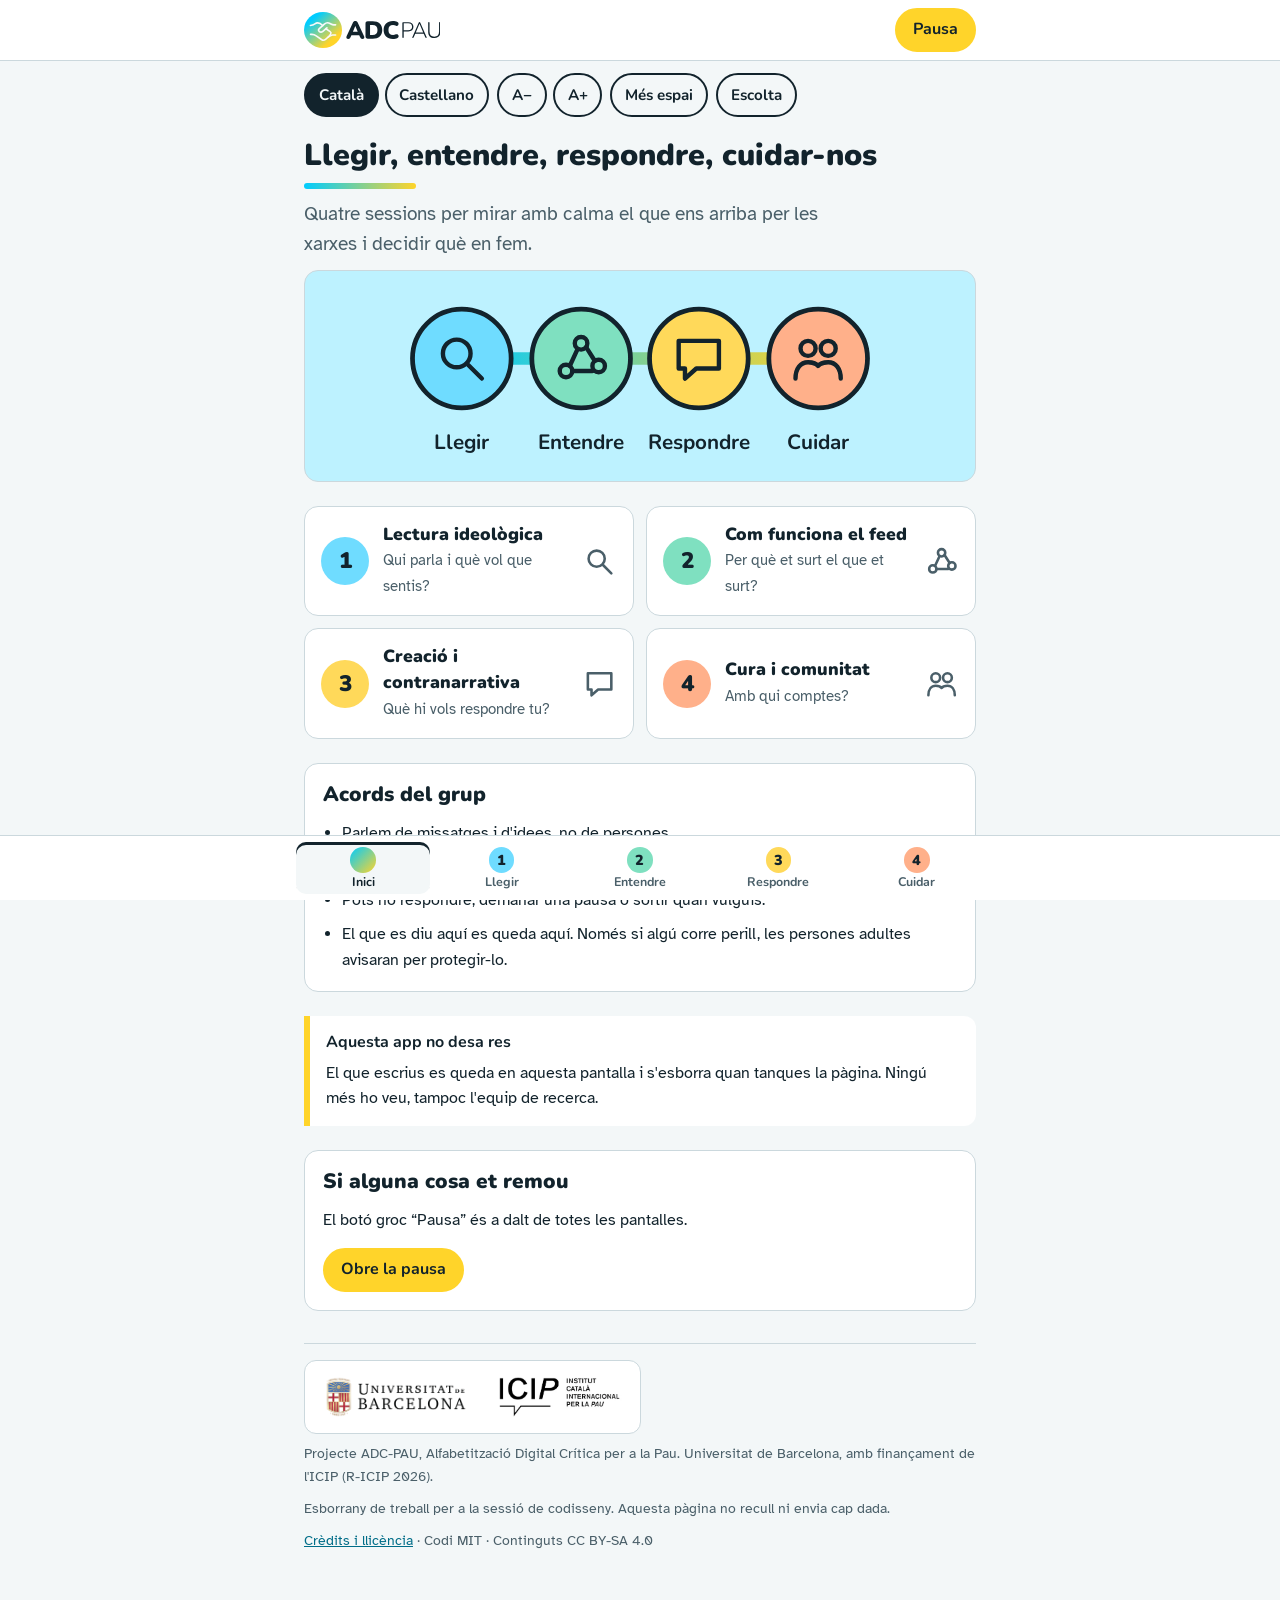
==== commit 2d7893b7: "Añade créditos, financiación y licencias (MIT y CC BY-SA 4.0) a la app ADC-PAU Co-Authored-By: Claud" ====
--- a/adc-pau-sessions/index.html
+++ b/adc-pau-sessions/index.html
@@ -196,6 +196,14 @@
 .tabs a[aria-current="page"]{color:var(--ink);background:var(--bg);box-shadow:inset 0 3px 0 var(--ink)}
 .logos{display:flex;flex-wrap:wrap;gap:20px 28px;align-items:center;background:#fff;border:1px solid var(--line);border-radius:12px;padding:14px 18px;align-self:flex-start}
 .logos img{height:44px;width:auto;max-width:100%;display:block}
+.cred dl{margin:0;display:grid;grid-template-columns:1fr;gap:.2rem 1rem}
+@media (min-width:560px){.cred dl{grid-template-columns:11rem 1fr}}
+.cred dt{font-family:var(--display);font-weight:700;color:var(--muted);font-size:.95rem}
+.cred dd{margin:0 0 .6rem}
+.lic{display:grid;gap:12px;grid-template-columns:1fr}
+@media (min-width:560px){.lic{grid-template-columns:1fr 1fr}}
+.lic .card{border-top:6px solid var(--kc)}
+.cite{font-size:.95rem;background:var(--bg);border:1px solid var(--line);border-radius:10px;padding:.8rem;overflow-wrap:anywhere}
 footer{color:var(--muted);font-size:.88rem;border-top:1px solid var(--line);padding:1rem 0;display:flex;flex-direction:column;gap:.6rem}
 .sr{position:absolute;width:1px;height:1px;overflow:hidden;clip:rect(0 0 0 0);white-space:nowrap}
 @media (prefers-reduced-motion:reduce){*{transition:none!important;animation:none!important}.orb{transform:scale(.9)}}
@@ -233,6 +241,7 @@
     <div class="logos"><img src="img/ub.png" alt="Universitat de Barcelona" width="640" height="193"><img src="img/icip.png" alt="ICIP, Institut Català Internacional per la Pau" width="369" height="130"></div>
     <span id="foot1"></span>
     <span id="foot2"></span>
+    <span id="foot3"></span>
   </footer>
 </div>
 
@@ -680,8 +689,49 @@
   inn();
 }
 
+/* ----- credits and licences ----- */
+function vCredits(){
+  const row = (dt, dd) => `<dt>${t(dt)}</dt><dd>${dd}</dd>`;
+  return `<div class="head"><h1 tabindex="-1" id="h1">${t(L(`Crèdits i llicència`,`Créditos y licencia`))}</h1><div class="rule" aria-hidden="true"></div>
+  <p class="lead">${t(L(`Qui ha fet aquesta app, qui la finança i com la pots reutilitzar.`,`Quién ha hecho esta app, quién la financia y cómo puedes reutilizarla.`))}</p></div>
+  <section class="card cred" aria-labelledby="cr1"><h2 id="cr1">${t(L(`El projecte`,`El proyecto`))}</h2>
+  <p lang="ca"><i>Alfabetització Digital Crítica per a la Pau (ADC-PAU): Disseny i validació d'un marc pedagògic anti-(neo)feixista amb joves a Catalunya</i></p>
+  <dl>
+  ${row(L(`Investigador principal`,`Investigador principal`), `Gustavo Herrera Urízar`)}
+  ${row(L(`Equip`,`Equipo`), `Carlota Rodríguez Silva<br>Martí Manzano Moliner<br>Cristina Domènech Vea`)}
+  ${row(L(`Institució`,`Institución`), t(L(`Departament de Didàctica i Organització Educativa, Facultat d'Educació, Universitat de Barcelona. Grup de recerca Esbrina (2021 SGR 00610).`,`Departamento de Didáctica y Organización Educativa, Facultad de Educación, Universitat de Barcelona. Grupo de investigación Esbrina (2021 SGR 00610).`)))}
+  ${row(L(`Contacte`,`Contacto`), `<a href="mailto:gustavo.herrera@ub.edu">gustavo.herrera@ub.edu</a>`)}
+  </dl></section>
+  <section class="card cred" aria-labelledby="cr2"><h2 id="cr2">${t(L(`Finançament`,`Financiación`))}</h2>
+  <p>${t(L(`Projecte finançat per l'Institut Català Internacional per la Pau (ICIP) en la convocatòria de subvencions a treballs de recerca en l'àmbit de la pau R-ICIP 2026.`,`Proyecto financiado por el Institut Català Internacional per la Pau (ICIP) en la convocatoria de subvenciones a trabajos de investigación en el ámbito de la paz R-ICIP 2026.`))}</p>
+  <dl>
+  ${row(L(`Expedient`,`Expediente`), `ICI04426000003`)}
+  ${row(L(`Import concedit`,`Importe concedido`), `8.420,00 €`)}
+  </dl>
+  <p class="small muted">${t(L(`Els continguts d'aquesta app són responsabilitat de l'equip del projecte i no representen necessàriament la posició de l'ICIP.`,`Los contenidos de esta app son responsabilidad del equipo del proyecto y no representan necesariamente la posición del ICIP.`))}</p></section>
+  <section class="card cred" aria-labelledby="cr3"><h2 id="cr3">${t(L(`L'app`,`La app`))}</h2>
+  <dl>
+  ${row(L(`Versió`,`Versión`), t(L(`Esborrany 0.3, novembre de 2026, per a la sessió de codisseny`,`Borrador 0.3, noviembre de 2026, para la sesión de codiseño`)))}
+  ${row(L(`Disseny i programació`,`Diseño y programación`), t(L(`Equip ADC-PAU, amb l'assistència de Claude (Anthropic)`,`Equipo ADC-PAU, con la asistencia de Claude (Anthropic)`)))}
+  ${row(L(`Il·lustracions`,`Ilustraciones`), t(L(`Originals d'aquesta app`,`Originales de esta app`)))}
+  ${row(L(`Tipografies`,`Tipografías`), `Atkinson Hyperlegible (Braille Institute) i Nunito, SIL Open Font License 1.1`)}
+  </dl></section>
+  <section aria-labelledby="cr4" class="stack"><h2 id="cr4">${t(L(`Llicències`,`Licencias`))}</h2>
+  <div class="lic">
+   <div class="card a1"><h3>${t(L(`Codi`,`Código`))}</h3><p><a rel="license" href="https://opensource.org/license/mit">MIT</a></p>
+   <p class="small">${t(L(`Pots usar, copiar, modificar i distribuir el codi, també amb finalitats comercials, sempre que mantinguis l'avís de copyright i de llicència.`,`Puedes usar, copiar, modificar y distribuir el código, también con fines comerciales, siempre que mantengas el aviso de copyright y de licencia.`))}</p></div>
+   <div class="card a3"><h3>${t(L(`Continguts`,`Contenidos`))}</h3><p><a rel="license" href="https://creativecommons.org/licenses/by-sa/4.0/deed.${lang}">Creative Commons BY-SA 4.0</a></p>
+   <p class="small">${t(L(`Textos, activitats i il·lustracions. Pots compartir-los i adaptar-los si cites el projecte ADC-PAU i publiques les adaptacions amb la mateixa llicència. És la llicència prevista per a la Guia ADC-PAU.`,`Textos, actividades e ilustraciones. Puedes compartirlos y adaptarlos si citas el proyecto ADC-PAU y publicas las adaptaciones con la misma licencia. Es la licencia prevista para la Guía ADC-PAU.`))}</p></div>
+  </div>
+  <p class="small muted">${t(L(`Els logotips de la Universitat de Barcelona, de l'ICIP i del projecte ADC-PAU no estan coberts per aquestes llicències i no es poden reutilitzar sense permís dels seus titulars.`,`Los logotipos de la Universitat de Barcelona, del ICIP y del proyecto ADC-PAU no están cubiertos por estas licencias y no se pueden reutilizar sin permiso de sus titulares.`))}</p>
+  <p class="small muted">© 2026 ${t(L(`Equip ADC-PAU, Universitat de Barcelona`,`Equipo ADC-PAU, Universitat de Barcelona`))}</p></section>
+  <section class="card" aria-labelledby="cr5"><h2 id="cr5">${t(L(`Com citar-la`,`Cómo citarla`))}</h2>
+  <p class="cite">Herrera Urízar, G., Rodríguez Silva, C., Manzano Moliner, M. i Domènech Vea, C. (2026). <i>Sessions ADC-PAU</i> [${t(L(`aplicació web`,`aplicación web`))}]. Universitat de Barcelona; Institut Català Internacional per la Pau. CC BY-SA 4.0.</p></section>
+  <div><a class="btn" href="#inici"><span aria-hidden="true">←</span> ${t(L(`Torna a l'inici`,`Volver al inicio`))}</a></div>`;
+}
+
 /* ---------- router ---------- */
-const ROUTES = { "inici":[vHome,null], "sessio-1":[vS1,paintS1], "sessio-2":[vS2,paintS2], "sessio-3":[vS3,paintS3], "sessio-4":[vS4,paintS4], "pausa":[vPause,null] };
+const ROUTES = { "inici":[vHome,null], "sessio-1":[vS1,paintS1], "sessio-2":[vS2,paintS2], "sessio-3":[vS3,paintS3], "sessio-4":[vS4,paintS4], "pausa":[vPause,null], "credits":[vCredits,null] };
 function route(){ const h = (location.hash || "").replace("#",""); return ROUTES[h] ? h : "inici"; }
 function chrome(){
   document.documentElement.lang = lang;
@@ -696,6 +746,7 @@
   $("listen").textContent = speaking() ? t(UI.stop) : t(UI.listen);
   $("tabs").setAttribute("aria-label", t(UI.sessions));
   $("foot1").textContent = t(UI.foot1); $("foot2").textContent = t(UI.foot2);
+  $("foot3").innerHTML = `<a href="#credits">${t(L(`Crèdits i llicència`,`Créditos y licencia`))}</a> · ${t(L(`Codi`,`Código`))} MIT · ${t(L(`Continguts`,`Contenidos`))} CC BY-SA 4.0`;
   const r = route();
   $("tablist").innerHTML = `<li><a href="#inici" ${r==="inici"?'aria-current="page"':""}><span class="d h" aria-hidden="true"></span>${t(UI.home)}</a></li>` +
     SESS.map(s => `<li><a href="#${s.id}" ${r===s.id?'aria-current="page"':""} aria-label="${t(UI.session)} ${s.k}: ${t(s.name)}"><span class="d k${s.k}" aria-hidden="true">${s.k}</span>${t(s.tab)}</a></li>`).join("");
